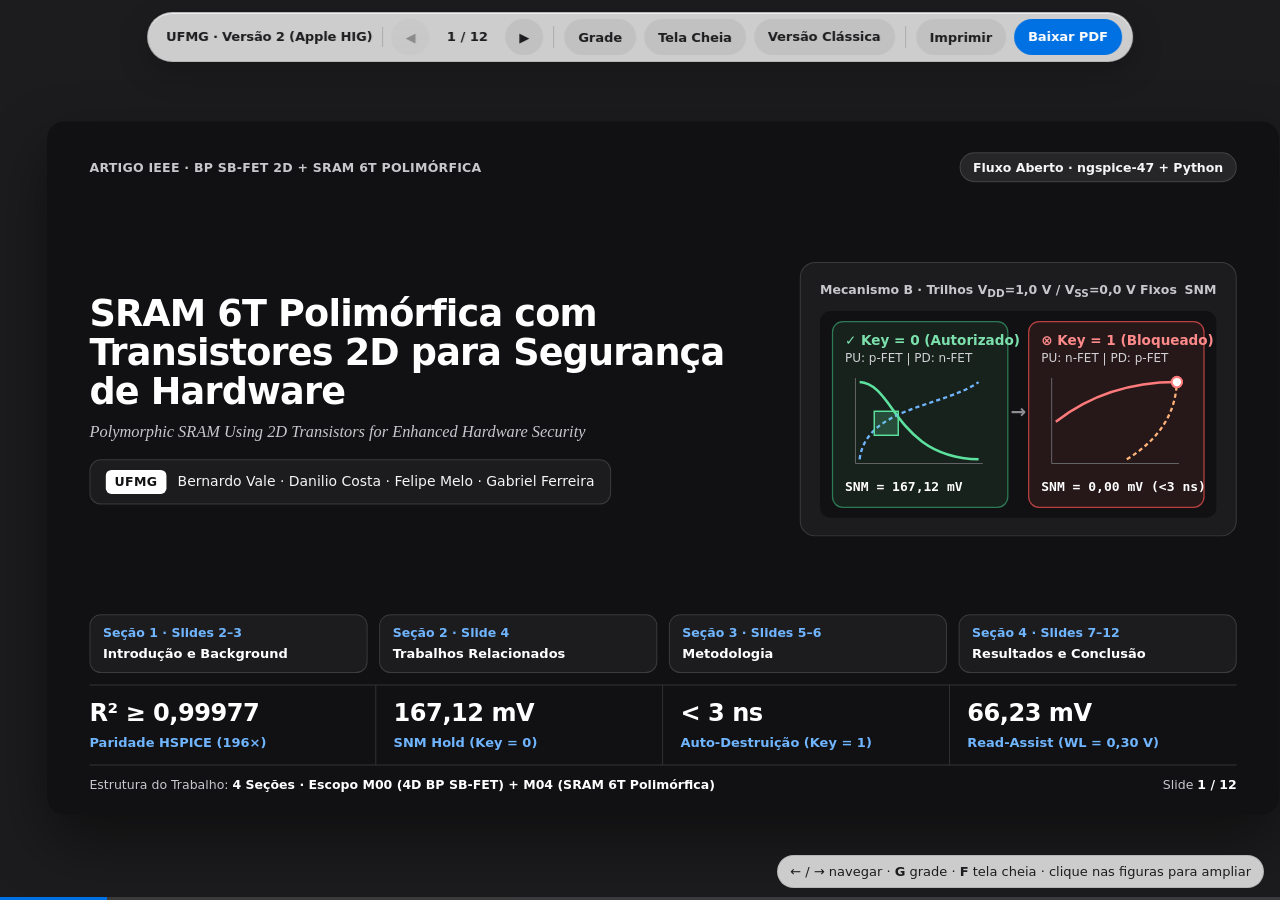
==== apresentacao/v2_apple_design/index.html @ 8024464f "apresentação" ====
<!DOCTYPE html>
<html lang="pt-BR">
<head>
  <meta charset="UTF-8" />
  <meta name="viewport" content="width=device-width, initial-scale=1.0" />
  <title>SRAM 6T Polimórfica com Transistores 2D — Versão Apple Design</title>
  <link rel="stylesheet" href="styles.css" />
</head>
<body>

  <!-- Camada Funcional: Liquid Glass Regular (Oculta automaticamente no PDF) -->
  <nav class="toolbar" aria-label="Controles da Apresentação">
    <span class="toolbar-brand">UFMG · Versão 2 (Apple HIG)</span>
    <button class="toolbar-btn" id="btn-prev" type="button" aria-label="Slide anterior" title="Slide anterior (←)">◀</button>
    <span class="slide-counter" id="slide-counter" aria-live="polite">1 / 12</span>
    <button class="toolbar-btn" id="btn-next" type="button" aria-label="Próximo slide" title="Próximo slide (→)">▶</button>
    <span class="toolbar-sep" aria-hidden="true"></span>
    <button class="toolbar-btn" id="btn-overview" type="button" title="Alternar grade de slides (G)">Grade</button>
    <button class="toolbar-btn" id="btn-fullscreen" type="button" title="Alternar tela cheia (F)">Tela Cheia</button>
    <a class="toolbar-btn" href="../v1_classica/index.html" title="Abrir versão 1 (Clássica)">Versão Clássica</a>
    <span class="toolbar-sep" aria-hidden="true"></span>
    <button class="toolbar-btn" id="btn-print" type="button" title="Imprimir ou Salvar como PDF">Imprimir</button>
    <a class="toolbar-btn primary" href="apresentacao_sram_2d_apple.pdf" download="apresentacao_sram_2d_apple.pdf" title="Baixar PDF pronto em 16:9">
      Baixar PDF
    </a>
  </nav>

  <main class="deck-stage">
    <div class="slides-wrapper">

      <!-- ===================================================================
           SLIDE 1: CAPA EDITORIAL + ROTEIRO DAS 4 SEÇÕES
           =================================================================== -->
      <section class="slide title-slide active" id="slide-1" style="padding: 32px 44px 22px;">
        <div class="cover-top-row" style="margin-bottom: 14px;">
          <span class="cover-kicker">ARTIGO IEEE · BP SB-FET 2D + SRAM 6T POLIMÓRFICA</span>
          <span class="cover-scope-pill">Fluxo Aberto · ngspice-47 + Python</span>
        </div>

        <div class="cover-hero-grid">
          <div>
            <h1 class="cover-title" style="font-size: 38px; margin-bottom: 8px;">
              SRAM 6T Polimórfica com Transistores 2D para Segurança de Hardware
            </h1>
            <p class="cover-en-sub" style="margin-bottom: 16px;">
              Polymorphic SRAM Using 2D Transistors for Enhanced Hardware Security
            </p>
            <div class="cover-authors-line">
              <span class="cover-ufmg">UFMG</span>
              <span class="cover-names">Bernardo Vale · Danilio Costa · Felipe Melo · Gabriel Ferreira</span>
            </div>
          </div>

          <div class="cover-diagram-card" aria-label="Diagrama conceitual da inversão de polaridade e colapso da SRAM">
            <div class="cover-diagram-title">
              <span>Mecanismo B · Trilhos V<sub>DD</sub>=1,0 V / V<sub>SS</sub>=0,0 V Fixos</span>
              <span>SNM</span>
            </div>
            <svg viewBox="0 0 380 198" width="100%" height="auto" role="img" aria-label="Comparação entre Key=0 biestável e Key=1 colapso monostável">
              <rect x="0" y="0" width="380" height="198" rx="10" fill="#111113"/>
              <rect x="12" y="10" width="168" height="178" rx="10" fill="#18221D" stroke="#2D7A56" stroke-width="1.2"/>
              <text x="24" y="32" fill="#7CE0AD" font-family="system-ui, sans-serif" font-size="13" font-weight="700">✓ Key = 0 (Autorizado)</text>
              <text x="24" y="49" fill="#D1D1D6" font-family="system-ui, sans-serif" font-size="11.5">PU: p-FET  |  PD: n-FET</text>
              <line x1="34" y1="146" x2="156" y2="146" stroke="#636366" stroke-width="1"/>
              <line x1="34" y1="64" x2="34" y2="146" stroke="#636366" stroke-width="1"/>
              <path d="M 38 68 C 72 70, 72 140, 152 142" fill="none" stroke="#5CE19E" stroke-width="2.5"/>
              <path d="M 38 142 C 44 92, 118 92, 152 68" fill="none" stroke="#70B5FF" stroke-width="2.2" stroke-dasharray="4 3"/>
              <rect x="52" y="96" width="23" height="23" fill="rgba(92,225,158,0.22)" stroke="#5CE19E" stroke-width="1.4"/>
              <text x="24" y="172" fill="#FFFFFF" font-family="monospace" font-size="12.5" font-weight="700">SNM = 167,12 mV</text>

              <text x="190" y="102" fill="#8E8E93" font-family="system-ui, sans-serif" font-size="18" font-weight="700" text-anchor="middle">→</text>

              <rect x="200" y="10" width="168" height="178" rx="10" fill="#261718" stroke="#B84040" stroke-width="1.2"/>
              <text x="212" y="32" fill="#FF8A8A" font-family="system-ui, sans-serif" font-size="13" font-weight="700">⊗ Key = 1 (Bloqueado)</text>
              <text x="212" y="49" fill="#D1D1D6" font-family="system-ui, sans-serif" font-size="11.5">PU: n-FET  |  PD: p-FET</text>
              <line x1="222" y1="146" x2="344" y2="146" stroke="#636366" stroke-width="1"/>
              <line x1="222" y1="64" x2="222" y2="146" stroke="#636366" stroke-width="1"/>
              <path d="M 226 106 Q 275 68, 342 68" fill="none" stroke="#FF7B7B" stroke-width="2.5"/>
              <path d="M 294 142 Q 340 114, 342 68" fill="none" stroke="#FFB37B" stroke-width="2.2" stroke-dasharray="4 3"/>
              <circle cx="342" cy="68" r="5" fill="#FFFFFF" stroke="#FF7B7B" stroke-width="2"/>
              <text x="212" y="172" fill="#FFFFFF" font-family="monospace" font-size="12.5" font-weight="700">SNM = 0,00 mV (&lt;3 ns)</text>
            </svg>
          </div>
        </div>

        <div class="cover-roadmap">
          <div class="roadmap-item">
            <div class="roadmap-num">Seção 1 · Slides 2–3</div>
            <div class="roadmap-title">Introdução e Background</div>
          </div>
          <div class="roadmap-item">
            <div class="roadmap-num">Seção 2 · Slide 4</div>
            <div class="roadmap-title">Trabalhos Relacionados</div>
          </div>
          <div class="roadmap-item">
            <div class="roadmap-num">Seção 3 · Slides 5–6</div>
            <div class="roadmap-title">Metodologia</div>
          </div>
          <div class="roadmap-item">
            <div class="roadmap-num">Seção 4 · Slides 7–12</div>
            <div class="roadmap-title">Resultados e Conclusão</div>
          </div>
        </div>

        <div class="spec-ruler" style="margin-top: 12px; margin-bottom: 8px;">
          <div class="spec-cell" style="padding-top: 10px; padding-bottom: 10px;">
            <div class="spec-val" style="font-size: 25px;">R² ≥ 0,99977</div>
            <div class="spec-lbl">Paridade HSPICE (196×)</div>
          </div>
          <div class="spec-cell" style="padding-top: 10px; padding-bottom: 10px;">
            <div class="spec-val" style="font-size: 25px;">167,12 mV</div>
            <div class="spec-lbl">SNM Hold (Key = 0)</div>
          </div>
          <div class="spec-cell" style="padding-top: 10px; padding-bottom: 10px;">
            <div class="spec-val" style="font-size: 25px;">&lt; 3 ns</div>
            <div class="spec-lbl">Auto-Destruição (Key = 1)</div>
          </div>
          <div class="spec-cell" style="padding-top: 10px; padding-bottom: 10px;">
            <div class="spec-val" style="font-size: 25px;">66,23 mV</div>
            <div class="spec-lbl">Read-Assist (WL = 0,30 V)</div>
          </div>
        </div>

        <footer class="slide-footer">
          <span>Estrutura do Trabalho: <strong>4 Seções · Escopo M00 (4D BP SB-FET) + M04 (SRAM 6T Polimórfica)</strong></span>
          <span>Slide <strong>1 / 12</strong></span>
        </footer>
      </section>

      <!-- ===================================================================
           SLIDE 2: SEÇÃO 1 — INTRODUÇÃO E BACKGROUND (1.1)
           =================================================================== -->
      <section class="slide" id="slide-2">
        <header class="slide-header">
          <div class="header-left">
            <span class="eyebrow">Seção 1 · Introdução e Background (1.1)</span>
            <h2 class="slide-title">Problema, Proposta Polimórfica e Contribuições</h2>
          </div>
          <div class="header-right">
            <span class="regime-pill key0">✓ Zero Transistores Extras</span>
            <span class="header-deck-note">Segurança nativa sem corte de alimentação</span>
          </div>
        </header>

        <div class="slide-body">
          <div class="grid-2-asym-right" style="flex: 1;">
            <div class="col-stack" style="justify-content: space-between;">
              <div class="bento-title">3 Ameaças à SRAM CMOS</div>
              <div class="threat-stack" style="flex: 1; justify-content: space-between;">
                <div class="threat-item">
                  <span class="threat-badge">⊗</span>
                  <div>
                    <div class="threat-title">Remanência &amp; Cold-Boot</div>
                    <div class="threat-desc">Chaves criptográficas extraíveis via resfriamento ou microprobing.</div>
                  </div>
                </div>
                <div class="threat-item">
                  <span class="threat-badge">⊗</span>
                  <div>
                    <div class="threat-title">Delayering Óptico / SEM</div>
                    <div class="threat-desc">Dopagem química permanente expõe o papel lógico do CMOS.</div>
                  </div>
                </div>
                <div class="threat-item">
                  <span class="threat-badge">⊗</span>
                  <div>
                    <div class="threat-title">Supply-Pin Clamping</div>
                    <div class="threat-desc">Grampear pinos <span class="math">V<sub>DD</sub>/V<sub>SS</sub></span> neutraliza zeroização por corte.</div>
                  </div>
                </div>
              </div>
            </div>

            <div class="col-stack">
              <div class="bento-title">CMOS Convencional vs. SRAM 6T 2D (Mecanismo B)</div>
              <div class="apple-table-wrap" style="flex: 1;">
                <table class="apple-table" style="height: 100%;">
                  <thead>
                    <tr>
                      <th>Critério</th>
                      <th>CMOS Convencional</th>
                      <th>SRAM 6T BP SB-FET 2D</th>
                    </tr>
                  </thead>
                  <tbody>
                    <tr>
                      <td><strong>Polaridade</strong></td>
                      <td>Fixa na fábrica (dopagem)</td>
                      <td><span class="sig-tag nfet">● Dinâmica via porta g<sub>2</sub></span></td>
                    </tr>
                    <tr>
                      <td><strong>Trilhos V<sub>DD</sub> / V<sub>SS</sub></strong></td>
                      <td>Cortados ou comutados</td>
                      <td><span class="sig-tag key0">✓ Fixos (1,0 V / 0,0 V)</span></td>
                    </tr>
                    <tr>
                      <td><strong>Área Extra</strong></td>
                      <td>+Wrappers / corte periférico</td>
                      <td><span class="sig-tag key0">✓ Zero (mesmos 6T)</span></td>
                    </tr>
                    <tr>
                      <td><strong>Layout Físico</strong></td>
                      <td>Visível sob delayering</td>
                      <td><span class="sig-tag key0">✓ Camuflagem intrínseca</span></td>
                    </tr>
                  </tbody>
                </table>
              </div>
            </div>
          </div>

          <div class="contrib-strip">
            <div class="contrib-card">
              <div class="contrib-num">1</div>
              <div>
                <div class="contrib-title">Modelo 4D ngspice-47</div>
                <div class="contrib-desc"><code>bp_ari_ngspice.lib v2</code> · <span class="math">R²</span> ≥ 0,99977 e erro ≤ 0,062%</div>
              </div>
            </div>
            <div class="contrib-card">
              <div class="contrib-num">2</div>
              <div>
                <div class="contrib-title">Retention Locking 6T</div>
                <div class="contrib-desc"><span class="math">ΔV</span> = 0,975 V (<code>Key=0</code>) vs. colapso &lt; 3 ns (<code>Key=1</code>)</div>
              </div>
            </div>
            <div class="contrib-card">
              <div class="contrib-num">3</div>
              <div>
                <div class="contrib-title">Banda Plana &amp; Read-Assist</div>
                <div class="contrib-desc">SNM<sub>Hold</sub> = 167,1 mV · SNM<sub>Read</sub> = 66,2 mV (<span class="math">WL</span>=0,30 V)</div>
              </div>
            </div>
          </div>
        </div>

        <footer class="slide-footer">
          <span><strong>Seção 1 — Introdução e Background</strong> · Subdivisão 1.1: Motivação e Contribuições</span>
          <span>Slide <strong>2 / 12</strong></span>
        </footer>
      </section>

      <!-- ===================================================================
           SLIDE 3: SEÇÃO 1 — INTRODUÇÃO E BACKGROUND (1.2)
           =================================================================== -->
      <section class="slide" id="slide-3">
        <header class="slide-header">
          <div class="header-left">
            <span class="eyebrow">Seção 1 · Introdução e Background (1.2)</span>
            <h2 class="slide-title">Física do SB-FET 2D Ambipolar e Colapso na SRAM 6T</h2>
          </div>
          <div class="header-right">
            <span class="regime-pill nfet">● n-FET (e⁻) &nbsp;/&nbsp; ○ p-FET (h⁺)</span>
            <span class="header-deck-note">Tunelamento Schottky (WKB) e perda de biestabilidade</span>
          </div>
        </header>

        <div class="slide-body">
          <div class="grid-2">
            <!-- Esquerda: Diagrama SVG do Dispositivo BP SB-FET -->
            <div class="svg-bento">
              <div class="bento-title">Dispositivo BP SB-FET 2D de 5 Terminais (<code>ARI</code>)</div>
              <svg viewBox="0 0 540 268" width="100%" height="auto" role="img" aria-label="Diagrama físico do BP SB-FET com contatos Cr/Au e portas g, g1, g2">
                <rect x="0" y="0" width="540" height="268" rx="12" fill="#F5F5F7"/>
                <rect x="95" y="192" width="165" height="26" rx="6" fill="#FFF8EE" stroke="#8A4B00" stroke-width="1.3"/>
                <text x="177" y="209" font-family="system-ui, sans-serif" font-size="12" font-weight="600" fill="#8A4B00" text-anchor="middle">Porta Auxiliar (g1 · Vfb / Ion)</text>
                <rect x="275" y="192" width="170" height="26" rx="6" fill="#EBF3FC" stroke="#0055B3" stroke-width="1.3"/>
                <text x="360" y="209" font-family="system-ui, sans-serif" font-size="12" font-weight="600" fill="#0055B3" text-anchor="middle">Porta Polaridade (g2 · dreno)</text>

                <rect x="85" y="162" width="370" height="24" rx="4" fill="#E5E5EA" stroke="#C7C7CC" stroke-width="1"/>
                <text x="270" y="178" font-family="system-ui, sans-serif" font-size="11.5" font-weight="600" fill="#424245" text-anchor="middle">Óxido Inferior (HfO₂ 7 nm) — Modulação Schottky</text>

                <rect x="40" y="96" width="85" height="66" rx="8" fill="#8A4B00"/>
                <text x="82" y="125" font-family="system-ui, sans-serif" font-size="13" font-weight="700" fill="#FFFFFF" text-anchor="middle">Fonte (s)</text>
                <text x="82" y="143" font-family="system-ui, sans-serif" font-size="11.5" font-weight="500" fill="#FFF8EE" text-anchor="middle">Cr / Au</text>

                <rect x="415" y="96" width="85" height="66" rx="8" fill="#8A4B00"/>
                <text x="457" y="125" font-family="system-ui, sans-serif" font-size="13" font-weight="700" fill="#FFFFFF" text-anchor="middle">Dreno (d)</text>
                <text x="457" y="143" font-family="system-ui, sans-serif" font-size="11.5" font-weight="500" fill="#FFF8EE" text-anchor="middle">Cr / Au</text>

                <rect x="125" y="110" width="290" height="52" rx="4" fill="#1D1D1F"/>
                <text x="270" y="133" font-family="system-ui, sans-serif" font-size="13" font-weight="700" fill="#FFFFFF" text-anchor="middle">Canal 2D Fósforo Negro Intrínseco (BP)</text>
                <text x="270" y="150" font-family="system-ui, sans-serif" font-size="11.5" fill="#70B5FF" text-anchor="middle">Tunelamento WKB Ambipolar (Eg ≈ 0,35–0,7 eV)</text>

                <line x1="125" y1="110" x2="125" y2="162" stroke="#70B5FF" stroke-width="3" stroke-dasharray="4 2"/>
                <line x1="415" y1="110" x2="415" y2="162" stroke="#70B5FF" stroke-width="3" stroke-dasharray="4 2"/>

                <rect x="135" y="84" width="270" height="22" rx="4" fill="#E5E5EA" stroke="#C7C7CC" stroke-width="1"/>
                <text x="270" y="99" font-family="system-ui, sans-serif" font-size="11.5" font-weight="600" fill="#424245" text-anchor="middle">Al₂O₃ (4 nm)</text>

                <rect x="170" y="46" width="200" height="32" rx="8" fill="#0071E3"/>
                <text x="270" y="66" font-family="system-ui, sans-serif" font-size="13" font-weight="700" fill="#FFFFFF" text-anchor="middle">Porta Principal (g)</text>
                <text x="270" y="30" font-family="system-ui, sans-serif" font-size="12" font-weight="600" fill="#1D1D1F" text-anchor="middle">Sem dopagem química: polaridade definida por V(g2, s)</text>
                <text x="270" y="248" font-family="system-ui, sans-serif" font-size="12" font-weight="500" fill="#515154" text-anchor="middle">vs. MOSFET Si: dopagem fixa impede reconfiguração pós-fábrica</text>
              </svg>

              <div class="mode-pills">
                <div class="mode-pill nfet">
                  <strong>● V(g2, s) &gt; 0 ⇒ n-FET (e⁻)</strong><br />
                  Bloqueia lacunas e conduz elétrons
                </div>
                <div class="mode-pill pfet">
                  <strong>○ V(g2, s) ≤ 0 ⇒ p-FET (h⁺)</strong><br />
                  Bloqueia elétrons e conduz lacunas
                </div>
              </div>
            </div>

            <!-- Direita: Contraste Direto Key=0 vs Key=1 -->
            <div class="col-stack">
              <div class="bento-card" style="flex: 1; justify-content: space-between;">
                <div>
                  <div class="bento-head" style="margin-bottom: 8px;">
                    <h3 class="bento-title">Operação Biestável</h3>
                    <span class="sig-tag key0">✓ Key = 0 (|A<sub>v</sub>| &gt; 1)</span>
                  </div>
                  <ul class="apple-list">
                    <li><strong>Configuração:</strong> <code>PU</code> = <em>p-FET</em> · <code>PD</code> = <em>n-FET</em>.</li>
                    <li><strong>Retenção:</strong> Lóbulos abertos na curva borboleta (<strong>SNM &gt; 0</strong>).</li>
                  </ul>
                </div>
                <div style="background: var(--sig-pfet-bg); border: 1px solid var(--sig-pfet-border); border-radius: 10px; padding: 9px 12px; font-size: 13px; color: var(--sig-pfet-ink);">
                  <strong>○ Risco de <em>Read Disturb</em>:</strong> Em <span class="math">WL</span>=1,0 V, divisor <code>PG/PD</code> eleva nó baixo → mitigado por <em>WL Underdrive</em> (0,30 V).
                </div>
              </div>

              <div class="bento-card" style="flex: 1; justify-content: space-between;">
                <div>
                  <div class="bento-head" style="margin-bottom: 8px;">
                    <h3 class="bento-title">Colapso Monostável</h3>
                    <span class="sig-tag key1">⊗ Key = 1 (|A<sub>v</sub>| &lt; 1)</span>
                  </div>
                  <ul class="apple-list">
                    <li><strong>Inversão no Núcleo:</strong> <code>PU</code> → <em>n-FET</em> · <code>PD</code> → <em>p-FET</em> (<span class="math">V<sub>DD</sub>, V<sub>SS</sub></span> fixos).</li>
                    <li><strong>Seguidores de Fonte:</strong> <code>PU</code> passa só <span class="math">V<sub>DD</sub> − V<sub>th,n</sub></span>; <code>PD</code> para em <span class="math">|V<sub>th,p</sub>|</span>.</li>
                    <li><strong>Perda de Memória:</strong> Lóbulos fecham (<strong>SNM = 0 mV</strong>).</li>
                  </ul>
                </div>
              </div>
            </div>
          </div>
        </div>

        <footer class="slide-footer">
          <span><strong>Seção 1 — Introdução e Background</strong> · Subdivisão 1.2: Física do Dispositivo e Estabilidade 6T</span>
          <span>Slide <strong>3 / 12</strong></span>
        </footer>
      </section>

      <!-- ===================================================================
           SLIDE 4: SEÇÃO 2 — TRABALHOS RELACIONADOS (2.1 e 2.2)
           =================================================================== -->
      <section class="slide" id="slide-4">
        <header class="slide-header">
          <div class="header-left">
            <span class="eyebrow">Seção 2 · Trabalhos Relacionados (2.1 &amp; 2.2)</span>
            <h2 class="slide-title">Evolução de RFETs 1D/2D e Lacunas Preenchidas</h2>
          </div>
          <div class="header-right">
            <span class="regime-pill nfet">● Estado da Arte vs. Este Trabalho</span>
            <span class="header-deck-note">Posicionamento direto frente a Wu et al. (Nature Electronics)</span>
          </div>
        </header>

        <div class="slide-body">
          <div class="timeline-3">
            <div class="timeline-card">
              <div class="timeline-kicker">2.1 · Origem 1D</div>
              <div class="timeline-title">CNTFETs &amp; Nanofios RFET</div>
              <div class="timeline-desc">Provaram tunelamento Schottky em Si/Ge/III–V, limitados por alinhamento e variabilidade de contatos em memória densa.</div>
            </div>
            <div class="timeline-card">
              <div class="timeline-kicker">2.1 · Materiais &amp; SRAM 2D</div>
              <div class="timeline-title">TMDs, BP &amp; Integração 3D</div>
              <div class="timeline-desc">Sem <em>dangling bonds</em> (WSe<sub>2</sub>, MoTe<sub>2</sub>, BP); SRAM 3D (Sadaf 2025), variabilidade por defeitos (Zhao 2026) e Fe-2D.</div>
            </div>
            <div class="timeline-card">
              <div class="timeline-kicker">2.2 · Segurança Polimórfica</div>
              <div class="timeline-title">Logic Locking + Camuflagem</div>
              <div class="timeline-desc">Portas 2D e SRAMs antirreversa (Nemati 2023) unem defesa contra ataques SAT, <em>delayering</em> e DPA com área mínima.</div>
            </div>
          </div>

          <div class="apple-table-wrap" style="flex: 1;">
            <table class="apple-table" style="height: 100%;">
              <thead>
                <tr>
                  <th style="width: 27%;">Aspecto Técnico (Seção III)</th>
                  <th style="width: 35%;">Wu et al. (Nature Electronics) / Literatura</th>
                  <th style="width: 38%;">Este Trabalho (Avanço Direto)</th>
                </tr>
              </thead>
              <tbody>
                <tr>
                  <td><strong>Fluxo de Simulação</strong></td>
                  <td><span class="sig-tag key1">⊗ Proprietário</span> HSPICE / Verilog-A</td>
                  <td><span class="sig-tag key0">✓ Open-Source</span> <code>ngspice-47</code> + Python</td>
                </tr>
                <tr>
                  <td><strong>Modelo 4D (<span class="math">V<sub>g2</sub></span>=−1,5 V)</strong></td>
                  <td><span class="sig-tag pfet">○ Parcial</span> Extrapolação <code>"1LL"</code> com inversão</td>
                  <td><span class="sig-tag key0">✓ Completo v2</span> Superfície 4D (<strong>196×</strong> menos erro)</td>
                </tr>
                <tr>
                  <td><strong>SRAM 6T Trilhos Fixos</strong></td>
                  <td><span class="sig-tag pfet">○ Inicial</span> Transiente básico de inversão</td>
                  <td><span class="sig-tag key0">✓ 4 Fases</span> Retenção, colapso &lt;3 ns, antigravação</td>
                </tr>
                <tr>
                  <td><strong>Análise Estática SNM</strong></td>
                  <td><span class="sig-tag key1">⊗ Ausente</span> Sem análise de desvio <span class="math">ΔV<sub>fb</sub></span></td>
                  <td><span class="sig-tag key0">✓ Quantificada</span> Sintonia −0,2 V (<strong>167,12 mV</strong>)</td>
                </tr>
                <tr>
                  <td><strong>Mitigação Read Disturb</strong></td>
                  <td><span class="sig-tag key1">⊗ Ausente</span> Leitura sem assistência não avaliada</td>
                  <td><span class="sig-tag key0">✓ Resolvido</span> <em>WL Underdrive</em> 0,30 V (<strong>66,23 mV</strong>)</td>
                </tr>
              </tbody>
            </table>
          </div>
        </div>

        <footer class="slide-footer">
          <span><strong>Seção 2 — Trabalhos Relacionados</strong> · Subdivisões 2.1 (1D/2D RFETs) e 2.2 (Segurança Polimórfica)</span>
          <span>Slide <strong>4 / 12</strong></span>
        </footer>
      </section>

      <!-- ===================================================================
           SLIDE 5: SEÇÃO 3 — METODOLOGIA (3.1 MODELO 4D NGSPICE-47)
           =================================================================== -->
      <section class="slide" id="slide-5">
        <header class="slide-header">
          <div class="header-left">
            <span class="eyebrow">Seção 3 · Metodologia (3.1)</span>
            <h2 class="slide-title">Pipeline de Tradução do Modelo 4D para <code>ngspice-47</code></h2>
          </div>
          <div class="header-right">
            <span class="regime-pill nfet">● bp_ari_ngspice.lib v2</span>
            <span class="header-deck-note">Substitui $table_model proprietário por subcircuito nativo</span>
          </div>
        </header>

        <div class="slide-body">
          <div class="pipe-4">
            <div class="pipe-step">
              <div class="pipe-num">Passo 1 · Entrada</div>
              <div class="pipe-title">LUTs Experimentais 4D</div>
              <div class="pipe-desc"><code>BP_ARI_dataN.txt</code> (1.810 linhas) e <code>BP_ARI_dataP.txt</code> (759 linhas).</div>
            </div>
            <div class="pipe-step">
              <div class="pipe-num">Passo 2 · Simetria</div>
              <div class="pipe-title">Referência Bilateral</div>
              <div class="pipe-desc">Normaliza fonte dinâmica via <span class="math">min(V<sub>d</sub>,V<sub>s</sub>)</span> e <span class="math">max(V<sub>d</sub>,V<sub>s</sub>)</span>.</div>
            </div>
            <div class="pipe-step">
              <div class="pipe-num">Passo 3 · Superfície</div>
              <div class="pipe-title">28 n-FET + 32 p-FET</div>
              <div class="pipe-desc">Bilinear em <span class="math">|V<sub>ds</sub>|</span>=0,8 V (inclui <span class="math">V<sub>g2</sub></span>=−1,5 V) + <span class="math">f<sub>ds</sub></span>.</div>
            </div>
            <div class="pipe-step">
              <div class="pipe-num">Passo 4 · Saída SPICE</div>
              <div class="pipe-title"><code>.subckt ARI v2</code></div>
              <div class="pipe-desc">Clamping ±1000 V, <span class="math">R<sub>gmin</sub></span>=10¹² Ω e validação vs. <code>.printtr0</code>.</div>
            </div>
          </div>

          <div class="grid-2-asym" style="flex: 1;">
            <div class="col-stack" style="justify-content: space-between;">
              <div class="formula-panel" style="flex: 1; display: flex; flex-direction: column; justify-content: center;">
                <span class="formula-label">Referência Bilateral de Fonte (Eqs. 1–2)</span>
                <div><span class="math">V<sub>g,n</sub> = V<sub>g</sub> − min(V<sub>d</sub>, V<sub>s</sub>) , &nbsp; V<sub>g1,n</sub> = V<sub>g1</sub> − min(V<sub>d</sub>, V<sub>s</sub>)</span></div>
                <div style="margin-top: 5px;"><span class="math">V<sub>g,p</sub> = V<sub>g</sub> − max(V<sub>d</sub>, V<sub>s</sub>) , &nbsp; V<sub>g1,p</sub> = V<sub>g1</sub> − max(V<sub>d</sub>, V<sub>s</sub>)</span></div>
              </div>

              <div class="formula-panel" style="flex: 1; display: flex; flex-direction: column; justify-content: center;">
                <span class="formula-label">Corrente Dreno–Fonte Imposta (Eq. 3)</span>
                <div><span class="math">I<sub>ds</sub> = W · I<sub>n</sub>(V<sub>g1,n</sub>, V<sub>g2,s</sub>, V<sub>g,n</sub>) · f<sub>ds,n</sub>(V<sub>g,n</sub>, V<sub>ds</sub>)</span> &nbsp; (<span class="math">V<sub>g2,s</sub></span> &gt; 0)</div>
                <div style="margin-top: 5px;"><span class="math">I<sub>ds</sub> = W · I<sub>p</sub>(V<sub>g1,p</sub>, V<sub>g2,s</sub>, V<sub>g,p</sub>) · f<sub>ds,p</sub>(V<sub>g,p</sub>, V<sub>ds</sub>)</span> &nbsp; (<span class="math">V<sub>g2,s</sub></span> ≤ 0)</div>
              </div>
            </div>

            <div class="col-stack" style="justify-content: space-between;">
              <div class="bento-card">
                <div class="bento-head">
                  <h3 class="bento-title">Condução Bidirecional</h3>
                  <span class="sig-tag nfet">● Pass-Gates</span>
                </div>
                <div style="font-size: 13.5px; color: var(--ink-secondary);"><code>XPG1/2</code> e seguidores de fonte trocam dreno e fonte sem descontinuidade.</div>
              </div>
              <div class="bento-card">
                <div class="bento-head">
                  <h3 class="bento-title">Captura Real de −1,5 V</h3>
                  <span class="sig-tag pfet">○ ΔV<sub>fb</sub></span>
                </div>
                <div style="font-size: 13.5px; color: var(--ink-secondary);">Substitui o escalamento 1D da <code>v1</code> e captura o deslocamento de banda plana (−0,25 V).</div>
              </div>
              <div class="bento-card">
                <div class="bento-head">
                  <h3 class="bento-title">Estabilidade MNA</h3>
                  <span class="sig-tag key0">✓ ±1000 V</span>
                </div>
                <div style="font-size: 13.5px; color: var(--ink-secondary);">Clamping monotônico evita falhas do HSPICE; modelo quase-estático usa <span class="math">C<sub>q</sub>=C<sub>qb</sub></span>=1,0 fF.</div>
              </div>
            </div>
          </div>
        </div>

        <footer class="slide-footer">
          <span><strong>Seção 3 — Metodologia</strong> · Subdivisão 3.1: Modelagem 4D <code>bp_ari_ngspice.lib v2</code></span>
          <span>Slide <strong>5 / 12</strong></span>
        </footer>
      </section>

      <!-- ===================================================================
           SLIDE 6: SEÇÃO 3 — METODOLOGIA (3.2 SRAM 6T E PROTOCOLOS)
           =================================================================== -->
      <section class="slide" id="slide-6">
        <header class="slide-header">
          <div class="header-left">
            <span class="eyebrow">Seção 3 · Metodologia (3.2)</span>
            <h2 class="slide-title">Arquitetura SRAM 6T (Mecanismo B) e Protocolos de Teste</h2>
          </div>
          <div class="header-right">
            <span class="regime-pill key0">✓ V<sub>DD</sub> = 1,0 V · V<sub>SS</sub> = 0,0 V Fixos</span>
            <span class="header-deck-note">Topologia 6T, polarizações e extração de SNM a 45°</span>
          </div>
        </header>

        <div class="slide-body">
          <div class="grid-2-asym">
            <div class="chart-card">
              <div class="chart-takeaway">Topologia 6T padrão com trilhos fixos onde a chave atua exclusivamente nas portas g₁ e g₂</div>
              <div class="chart-media">
                <img src="../figuras/sram6t_polimorfica.png" alt="Esquemático da célula SRAM 6T polimórfica com transistores BP SB-FET" />
              </div>
              <div class="chart-caption">Fig. 1 — Célula 6T (<code>XPU1/2</code> <span class="math">W</span>=1,0; <code>XPD1/2</code> <span class="math">W</span>=2,0; <code>XPG1/2</code> <span class="math">W</span>=1,5; <span class="math">C<sub>q</sub>=C<sub>qb</sub></span>=1,0 fF).</div>
            </div>

            <div class="col-stack">
              <div class="apple-table-wrap">
                <table class="apple-table compact">
                  <thead>
                    <tr>
                      <th>Chave</th>
                      <th>Pull-Up (<span class="math">W</span>=1,0)</th>
                      <th>Pull-Down (<span class="math">W</span>=2,0)</th>
                      <th>Regime</th>
                    </tr>
                  </thead>
                  <tbody>
                    <tr>
                      <td><span class="sig-tag key0">✓ Key=0</span></td>
                      <td><strong>○ p-FET</strong> (<span class="math">V<sub>g1</sub></span>=−0,5 V, <span class="math">V<sub>g2</sub></span>=−0,2 V)</td>
                      <td><strong>● n-FET</strong> (<span class="math">V<sub>g1</sub></span>=+0,8 V, <span class="math">V<sub>g2</sub></span>=+1,1 V)</td>
                      <td>CMOS Biestável</td>
                    </tr>
                    <tr>
                      <td><span class="sig-tag key1">⊗ Key=1</span></td>
                      <td><strong>● n-FET</strong> (<span class="math">V<sub>g1</sub></span>=+1,8 V, <span class="math">V<sub>g2</sub></span>=+2,1 V)</td>
                      <td><strong>○ p-FET</strong> (<span class="math">V<sub>g1</sub></span>=−1,5 V, <span class="math">V<sub>g2</sub></span>=−1,5 V)</td>
                      <td>Seguidores de Fonte</td>
                    </tr>
                  </tbody>
                </table>
              </div>

              <div class="bento-card" style="flex: 1;">
                <div class="bento-head">
                  <h3 class="bento-title">Protocolo Transiente (30 ns) &amp; Varredura SNM</h3>
                </div>
                <ul class="apple-list">
                  <li><strong>0–6 ns (<code>Key=0</code>):</strong> Escrita `'1'` (<span class="math">WL</span>=1 V, <span class="math">BL</span>=1 V, <span class="math">BLB</span>=0 V).</li>
                  <li><strong>6–15 ns (<code>Key=0</code>):</strong> Retenção ativa (<span class="math">WL</span>=0 V; critério <span class="math">ΔV</span> &gt; 0,80 V em 12 ns).</li>
                  <li><strong>15–20 ns (<code>Key=1</code>):</strong> Autodestruição em 15 ns (critério <span class="math">ΔV</span> &lt; 0,15 V em 18 ns).</li>
                  <li><strong>20–30 ns (<code>Key=1</code>):</strong> Sobrescrita bloqueada (<span class="math">ΔV</span> &lt; 0,15 V em 28 ns).</li>
                </ul>
              </div>

              <div class="formula-panel" style="padding: 10px 14px;">
                <span class="formula-label">Curva Borboleta DC (Key ∈ {0,1} × WL ∈ {0; 0,30; 1,0} V)</span>
                <div style="font-size: 13.5px;"><span class="math">u = (V<sub>qb</sub> − V<sub>q</sub>)/√2, &nbsp; v = (V<sub>qb</sub> + V<sub>q</sub>)/√2 &nbsp;⇒&nbsp; SNM = max<sub>u&lt;0</sub> [v<sub>1</sub>(u) − v<sub>2</sub>(u)]/√2</span></div>
              </div>
            </div>
          </div>
        </div>

        <footer class="slide-footer">
          <span><strong>Seção 3 — Metodologia</strong> · Subdivisão 3.2: Arquitetura 6T e Protocolos de Verificação</span>
          <span>Slide <strong>6 / 12</strong></span>
        </footer>
      </section>

      <!-- ===================================================================
           SLIDE 7: SEÇÃO 4 — RESULTADOS E CONCLUSÃO (4.1 VALIDAÇÃO HSPICE)
           =================================================================== -->
      <section class="slide" id="slide-7">
        <header class="slide-header">
          <div class="header-left">
            <span class="eyebrow">Seção 4 · Resultados e Conclusão (4.1)</span>
            <h2 class="slide-title">Validação Cruzada 4D: <code>ngspice-47 v2</code> vs. Synopsys HSPICE</h2>
          </div>
          <div class="header-right">
            <span class="regime-pill key0">✓ Erro P_output reduzido em 196×</span>
            <span class="header-deck-note">Referência oficial .printtr0 em 4 regimes de operação</span>
          </div>
        </header>

        <div class="slide-body">
          <div class="grid-2-asym-right">
            <div class="col-stack">
              <div class="apple-table-wrap">
                <table class="apple-table">
                  <thead>
                    <tr>
                      <th>Regime (<code>.printtr0</code>)</th>
                      <th>RMSE v1 (μA)</th>
                      <th>RMSE v2 (μA)</th>
                      <th>Redução</th>
                      <th>R²<sub>v2</sub></th>
                    </tr>
                  </thead>
                  <tbody>
                    <tr>
                      <td><code>N_transfer</code></td>
                      <td>0,001910</td>
                      <td><strong>0,001899</strong></td>
                      <td>−0,6%</td>
                      <td><strong>0,999972</strong></td>
                    </tr>
                    <tr>
                      <td><code>P_transfer</code></td>
                      <td>0,000947</td>
                      <td><strong>0,000947</strong></td>
                      <td>0,0%</td>
                      <td><strong>0,999944</strong></td>
                    </tr>
                    <tr>
                      <td><code>N_output</code></td>
                      <td>0,196416</td>
                      <td><strong>0,130430</strong></td>
                      <td><span class="sig-tag nfet">−33,6%</span></td>
                      <td>0,927855</td>
                    </tr>
                    <tr>
                      <td><code>P_output</code> (−1,5 V)</td>
                      <td>0,590087</td>
                      <td><strong>0,003013</strong></td>
                      <td><span class="sig-tag key0">✓ −99,5% (196×)</span></td>
                      <td><strong>0,999774</strong></td>
                    </tr>
                  </tbody>
                </table>
              </div>

              <div class="bento-card" style="flex: 1;">
                <div class="bento-head">
                  <h3 class="bento-title">Por que o Modelo v2 Corrige 196×?</h3>
                  <span class="sig-tag pfet">○ Plano −1,5 V</span>
                </div>
                <ul class="apple-list">
                  <li>A versão preliminar <code>v1</code> (1D + <code>tanh</code>) extrapolava <span class="math">V<sub>g2</sub></span> = −1,5 V com erro severo (<span class="math">R²</span> = −7,6723).</li>
                  <li>Incluir a superfície experimental medida de −1,5 V derruba o RMSE para <strong>0,003013 μA/μm</strong> (<span class="math">R²</span> = 0,999774).</li>
                  <li>O travamento plano ±1000 V garante convergência estável em toda a simulação SRAM.</li>
                </ul>
              </div>
            </div>

            <div class="chart-card">
              <div class="chart-takeaway">O modelo 4D v2 acompanha os traços HSPICE com R² ≥ 0,99977 em transferência e saída p-FET</div>
              <div class="chart-media">
                <img src="../figuras/m00_validacao_cruzada_hspice.png" alt="Validação cruzada quantitativa entre ngspice v1, v2 e HSPICE .printtr0" />
              </div>
              <div class="chart-caption">Fig. 2 — Validação cruzada de saída, paridade de transferência e redução global de RMSE (<code>v1</code> vs. <code>v2</code>). Clique para ampliar.</div>
            </div>
          </div>
        </div>

        <footer class="slide-footer">
          <span><strong>Seção 4 — Resultados e Conclusão</strong> · Subdivisão 4.1: Validação Cruzada (Tabela II &amp; Fig. 2)</span>
          <span>Slide <strong>7 / 12</strong></span>
        </footer>
      </section>

      <!-- ===================================================================
           SLIDE 8: SEÇÃO 4 — RESULTADOS E CONCLUSÃO (4.2 PORTA DE POLARIDADE)
           =================================================================== -->
      <section class="slide" id="slide-8">
        <header class="slide-header">
          <div class="header-left">
            <span class="eyebrow">Seção 4 · Resultados e Conclusão (4.2)</span>
            <h2 class="slide-title">Efeito de <span class="math">V<sub>g2</sub></span> e Deslocamento de Banda Plana (<span class="math">ΔV<sub>fb</sub></span>)</h2>
          </div>
          <div class="header-right">
            <span class="regime-pill pfet">○ ΔV<sub>fb</sub> ≈ −0,25 V em V<sub>g2</sub> = −1,5 V</span>
            <span class="header-deck-note">Fator físico determinante para o pull-up da SRAM 6T</span>
          </div>
        </header>

        <div class="slide-body">
          <div class="grid-2">
            <div class="col-stack">
              <div class="chart-card" style="flex: 1;">
                <div class="chart-takeaway">Em V<sub>g2</sub> = −1,5 V, o p-FET sofre deslocamento ΔV<sub>fb</sub> ≈ −0,25 V e perde corrente de condução</div>
                <div class="chart-media">
                  <img src="../figuras/m00_efeito_porta_polaridade.png" alt="Modulação eletrostática pela porta de polaridade Vg2 nos modos n-FET e p-FET" />
                </div>
                <div class="chart-caption">Fig. 3 — Modulação da barreira Schottky por <span class="math">V<sub>g2</sub></span> em modo <em>n-FET</em> e <em>p-FET</em>.</div>
              </div>

              <div class="bento-card">
                <div class="bento-head">
                  <h3 class="bento-title">Consequência no Projeto 6T SRAM</h3>
                </div>
                <ul class="apple-list">
                  <li>Em <span class="math">V<sub>gp</sub></span> = −1,0 V, a corrente cai de <strong>1,79 μA para 0,37 μA</strong> quando <span class="math">V<sub>g2,s</sub></span> = −1,5 V — exigindo sintonia para <span class="math">V<sub>g2,PU</sub></span> = −0,2 V.</li>
                </ul>
              </div>
            </div>

            <div class="col-stack">
              <div class="metric-strip">
                <div class="metric-box">
                  <div class="metric-val">0,0621%</div>
                  <div class="metric-lbl">Erro Médio n-FET vs. LUT</div>
                </div>
                <div class="metric-box">
                  <div class="metric-val">0,0032%</div>
                  <div class="metric-lbl">Erro Médio p-FET vs. LUT</div>
                </div>
                <div class="metric-box">
                  <div class="metric-val">2,77 × 10³</div>
                  <div class="metric-lbl">Razão I<sub>on</sub>/I<sub>off</sub> (n-FET)</div>
                </div>
              </div>

              <div class="apple-table-wrap">
                <table class="apple-table compact">
                  <thead>
                    <tr>
                      <th>Modo (<span class="math">|V<sub>ds</sub>|</span> = 0,8 V)</th>
                      <th>I<sub>on</sub> (μA/μm)</th>
                      <th>I<sub>off</sub> (nA/μm)</th>
                      <th>I<sub>on</sub>/I<sub>off</sub></th>
                      <th>SS<sub>min</sub> (mV/dec)</th>
                    </tr>
                  </thead>
                  <tbody>
                    <tr>
                      <td><span class="sig-tag nfet">● n-FET</span> <small>(1,1 / 0,8 V)</small></td>
                      <td>1,650</td>
                      <td>0,596</td>
                      <td>2,77 × 10³</td>
                      <td>106,59</td>
                    </tr>
                    <tr>
                      <td><span class="sig-tag pfet">○ p-FET</span> <small>(−1,5 / −1,2 V)</small></td>
                      <td>1,790</td>
                      <td>2,811</td>
                      <td>6,37 × 10²</td>
                      <td>148,08</td>
                    </tr>
                  </tbody>
                </table>
              </div>

              <div class="chart-card" style="flex: 1;">
                <div class="chart-takeaway">Aderência subthreshold e linear entre simulação ngspice v2 e tabelas experimentais</div>
                <div class="chart-media">
                  <img src="../figuras/m00_transfer_NP_log_lin.png" alt="Curvas de transferência linear e logarítmica n-FET e p-FET" />
                </div>
                <div class="chart-caption">Varredura completa <span class="math">I<sub>d</sub> × V<sub>g</sub></span> reproduzindo os ramos principais e ambipolares.</div>
              </div>
            </div>
          </div>
        </div>

        <footer class="slide-footer">
          <span><strong>Seção 4 — Resultados e Conclusão</strong> · Subdivisão 4.2: Física do Dispositivo (Fig. 3)</span>
          <span>Slide <strong>8 / 12</strong></span>
        </footer>
      </section>

      <!-- ===================================================================
           SLIDE 9: SEÇÃO 4 — RESULTADOS E CONCLUSÃO (4.3 TRANSIENTE 30 NS)
           =================================================================== -->
      <section class="slide" id="slide-9">
        <header class="slide-header">
          <div class="header-left">
            <span class="eyebrow">Seção 4 · Resultados e Conclusão (4.3)</span>
            <h2 class="slide-title">Protocolo de 30 ns: Retenção Segura e Colapso em &lt; 3 ns</h2>
          </div>
          <div class="header-right">
            <span class="regime-pill key1">✓ Key=0 (0,9747 V) → ⊗ Key=1 (0,0841 V)</span>
            <span class="header-deck-note">4 fases consecutivas sob alimentação fixa no ngspice-47</span>
          </div>
        </header>

        <div class="slide-body">
          <div class="phase-strip">
            <div class="phase-card">
              <div class="phase-meta"><span>0–6 ns</span><span class="sig-tag key0">✓ Key=0</span></div>
              <div class="phase-title">1. Escrita ('1')</div>
              <div class="phase-desc"><span class="math">WL</span> = 1,0 V (2–6 ns), <span class="math">BL</span> = 1,0 V, <span class="math">BLB</span> = 0,0 V gravam o estado lógico.</div>
            </div>
            <div class="phase-card">
              <div class="phase-meta"><span>6–15 ns</span><span class="sig-tag key0">✓ Key=0</span></div>
              <div class="phase-title">2. Retenção Ativa</div>
              <div class="phase-desc"><span class="math">WL</span> = 0 V. Em <span class="math">t</span>=12 ns: <span class="math">V(q)</span>=0,9768 V, <span class="math">V(qb)</span>=0,0020 V (<strong><span class="math">ΔV</span> = 0,9747 V</strong>).</div>
            </div>
            <div class="phase-card">
              <div class="phase-meta"><span>15–20 ns</span><span class="sig-tag key1">⊗ Key=1</span></div>
              <div class="phase-title">3. Auto-Destruição</div>
              <div class="phase-desc">Chave inverte em 15 ns; <span class="math">ΔV</span> cai &gt; 91% em 3 ns (<strong><span class="math">ΔV<sub>Collapse1</sub></span> = 0,0841 V</strong>).</div>
            </div>
            <div class="phase-card">
              <div class="phase-meta"><span>20–30 ns</span><span class="sig-tag key1">⊗ Key=1</span></div>
              <div class="phase-title">4. Bloqueio de Escrita</div>
              <div class="phase-desc">Injeção invertida falha ao fechar <span class="math">WL</span>: retorna ao colapso (<strong>0,0762 V</strong>).</div>
            </div>
          </div>

          <div class="chart-card" style="flex: 1;">
            <div class="chart-takeaway">Ao ativar Key=1 em 15 ns, o dado armazenado colapsa em menos de 3 ns e novas escritas não se sustentam</div>
            <div class="chart-media">
              <img src="../figuras/m04_sram_transiente_30ns.png" alt="Simulação transiente de 30 ns em 4 fases da SRAM 6T polimórfica" />
            </div>
            <div class="chart-caption">Fig. 4 — Formas de onda transientes no <code>ngspice-47</code> (<span class="math">V<sub>DD</sub></span> = 1,0 V e <span class="math">V<sub>SS</sub></span> = 0,0 V constantes). Clique para ampliar.</div>
          </div>
        </div>

        <footer class="slide-footer">
          <span><strong>Seção 4 — Resultados e Conclusão</strong> · Subdivisão 4.3: Simulação Transiente (Fig. 4)</span>
          <span>Slide <strong>9 / 12</strong></span>
        </footer>
      </section>

      <!-- ===================================================================
           SLIDE 10: SEÇÃO 4 — RESULTADOS E CONCLUSÃO (4.4 CURVAS BORBOLETA)
           =================================================================== -->
      <section class="slide" id="slide-10">
        <header class="slide-header">
          <div class="header-left">
            <span class="eyebrow">Seção 4 · Resultados e Conclusão (4.4)</span>
            <h2 class="slide-title">Curvas Borboleta, Banda Plana e <em>Wordline Read-Assist</em></h2>
          </div>
          <div class="header-right">
            <span class="regime-pill key0">✓ SNM<sub>Hold</sub> = 167,12 mV · Read-Assist = 66,23 mV</span>
            <span class="header-deck-note">Análise estática DC e eliminação de Read Disturb</span>
          </div>
        </header>

        <div class="slide-body">
          <div class="grid-2-asym">
            <div class="chart-card">
              <div class="chart-takeaway">WL = 0,30 V recupera o olho da curva borboleta na leitura, enquanto Key=1 reduz a SNM a zero</div>
              <div class="chart-media">
                <img src="../figuras/m04_sram_curva_borboleta_snm.png" alt="Curvas borboleta e quadrados máximos inscritos SNM para Key=0 e Key=1" />
              </div>
              <div class="chart-caption">Fig. 5 — Quadrados máximos inscritos em <code>Key=0</code> (Hold, Read-Assist e <em>Read Disturb</em>) vs. ponto único em <code>Key=1</code>.</div>
            </div>

            <div class="col-stack">
              <div class="bento-card" style="flex: 1;">
                <div class="bento-head">
                  <h3 class="bento-title">1. Sintonia de Banda Plana (<span class="math">V<sub>g2,PU</sub></span>)</h3>
                  <span class="sig-tag key0">✓ 49,4 → 167,12 mV</span>
                </div>
                <ul class="apple-list">
                  <li>Em <span class="math">V<sub>g2,PU</sub></span> = −0,5 V (<span class="math">V<sub>g2,s</sub></span> = −1,5 V), o desvio <span class="math">ΔV<sub>fb</sub></span> derruba a corrente <em>p-FET</em> para 0,37 μA e reduz <span class="math">SNM<sub>Hold</sub></span> para <strong>49,4 mV</strong>.</li>
                  <li>Ajustar para <strong><span class="math">V<sub>g2,PU</sub></span> = −0,2 V</strong> (<span class="math">V<sub>g2,s</sub></span> = −1,2 V) sem alterar larguras <span class="math">W</span> restaura a simetria e atinge <strong>167,12 mV</strong> (16,7% de <span class="math">V<sub>DD</sub></span>).</li>
                </ul>
              </div>

              <div class="bento-card" style="flex: 1;">
                <div class="bento-head">
                  <h3 class="bento-title">2. Mitigação de <em>Read Disturb</em></h3>
                  <span class="sig-tag nfet">● WL = 0,30 V</span>
                </div>
                <ul class="apple-list">
                  <li>Leitura sem assistência (<span class="math">WL</span> = 1,0 V) sofre <em>Read Disturb</em> destrutivo (<span class="math">SNM</span> = 0,00 mV) devido aos <em>pass-gates</em> fortes (<span class="math">W<sub>PG</sub></span> = 1,5).</li>
                  <li>Aplicar <strong><em>Wordline Underdrive Read-Assist</em> (<span class="math">WL</span> = 0,30 V)</strong> recupera <strong>66,23 mV</strong> sem transistores extras; em <code>Key=1</code>, todos os regimes ficam em 0,00 mV.</li>
                </ul>
              </div>
            </div>
          </div>
        </div>

        <footer class="slide-footer">
          <span><strong>Seção 4 — Resultados e Conclusão</strong> · Subdivisão 4.4: Curvas Borboleta e SNM (Fig. 5)</span>
          <span>Slide <strong>10 / 12</strong></span>
        </footer>
      </section>

      <!-- ===================================================================
           SLIDE 11: SEÇÃO 4 — RESULTADOS E CONCLUSÃO (4.5 MATRIZ TABELA III)
           =================================================================== -->
      <section class="slide" id="slide-11">
        <header class="slide-header">
          <div class="header-left">
            <span class="eyebrow">Seção 4 · Resultados e Conclusão (4.5)</span>
            <h2 class="slide-title">Matriz de Aceitação e Vantagens em Segurança de Hardware</h2>
          </div>
          <div class="header-right">
            <span class="regime-pill key0">✓ 11 / 11 Métricas Verificadas</span>
            <span class="header-deck-note">Conformidade integral frente às metas do projeto</span>
          </div>
        </header>

        <div class="slide-body">
          <div class="grid-2-asym">
            <div class="apple-table-wrap">
              <table class="apple-table compact">
                <thead>
                  <tr>
                    <th>Métrica Extraída da SRAM 6T</th>
                    <th>Simulado</th>
                    <th>Critério / Status</th>
                  </tr>
                </thead>
                <tbody>
                  <tr>
                    <td><span class="math">V(q)<sub>Hold</sub></span> (<code>Key=0</code>, 12 ns)</td>
                    <td><strong>0,9768 V</strong></td>
                    <td><span class="sig-tag key0">✓ &gt; 0,80 V · Passou</span></td>
                  </tr>
                  <tr>
                    <td><span class="math">V(qb)<sub>Hold</sub></span> (<code>Key=0</code>, 12 ns)</td>
                    <td><strong>0,0020 V</strong></td>
                    <td><span class="sig-tag key0">✓ &lt; 0,20 V · Passou</span></td>
                  </tr>
                  <tr>
                    <td><span class="math">ΔV<sub>Key0</sub></span> (12 ns)</td>
                    <td><strong>0,9747 V</strong></td>
                    <td><span class="sig-tag key0">✓ &gt; 0,80 V · Passou</span></td>
                  </tr>
                  <tr>
                    <td><span class="math">ΔV<sub>Collapse1</sub></span> (18 ns)</td>
                    <td><strong>0,0841 V</strong></td>
                    <td><span class="sig-tag key0">✓ &lt; 0,15 V · Passou</span></td>
                  </tr>
                  <tr>
                    <td><span class="math">ΔV<sub>Key1</sub></span> (28 ns)</td>
                    <td><strong>0,0762 V</strong></td>
                    <td><span class="sig-tag key0">✓ &lt; 0,15 V · Passou</span></td>
                  </tr>
                  <tr>
                    <td><span class="math">SNM<sub>Hold</sub></span> (<code>Key=0, WL=0 V</code>)</td>
                    <td><strong>167,12 mV</strong></td>
                    <td><span class="sig-tag key0">✓ &gt; 150 mV · Passou</span></td>
                  </tr>
                  <tr>
                    <td><span class="math">SNM<sub>Read,Unass.</sub></span> (<code>Key=0, WL=1,0 V</code>)</td>
                    <td><strong>0,00 mV</strong></td>
                    <td><span class="sig-tag pfet">○ Read Disturb</span></td>
                  </tr>
                  <tr>
                    <td><span class="math">SNM<sub>Read,Assist</sub></span> (<code>Key=0, WL=0,30 V</code>)</td>
                    <td><strong>66,23 mV</strong></td>
                    <td><span class="sig-tag key0">✓ &gt; 50 mV · Passou</span></td>
                  </tr>
                  <tr>
                    <td><span class="math">SNM<sub>Hold</sub></span> (<code>Key=1, WL=0 V</code>)</td>
                    <td><strong>0,00 mV</strong></td>
                    <td><span class="sig-tag key1">⊗ = 0 mV · Bloqueado</span></td>
                  </tr>
                  <tr>
                    <td><span class="math">SNM<sub>Read,Assist</sub></span> (<code>Key=1, 0,30 V</code>)</td>
                    <td><strong>0,00 mV</strong></td>
                    <td><span class="sig-tag key1">⊗ = 0 mV · Bloqueado</span></td>
                  </tr>
                  <tr>
                    <td><span class="math">SNM<sub>Read,Unass.</sub></span> (<code>Key=1, 1,0 V</code>)</td>
                    <td><strong>0,00 mV</strong></td>
                    <td><span class="sig-tag key1">⊗ = 0 mV · Bloqueado</span></td>
                  </tr>
                </tbody>
              </table>
            </div>

            <div class="col-stack">
              <div class="bento-card" style="flex: 1;">
                <div class="bento-head">
                  <h3 class="bento-title">Zero Overhead de Área &amp; Camuflagem</h3>
                  <span class="sig-tag key0">✓ 6 Transistores</span>
                </div>
                <ul class="apple-list">
                  <li>Preserva exatamente a topologia 6T padrão, sem dispositivos adicionais nem lógica de limpeza por célula.</li>
                  <li>Geometria e metalização idênticas entre chaves impedem distinção via microscopia óptica/SEM.</li>
                </ul>
              </div>

              <div class="bento-card" style="flex: 1;">
                <div class="bento-head">
                  <h3 class="bento-title">Imunidade a <em>Supply-Pin Clamping</em></h3>
                  <span class="sig-tag nfet">● Trilhos Fixos</span>
                </div>
                <ul class="apple-list">
                  <li>Como <span class="math">V<sub>DD</sub></span> e <span class="math">V<sub>SS</sub></span> não variam, grampear os pinos externos de alimentação não impede o apagamento instantâneo.</li>
                </ul>
              </div>

              <div class="bento-card" style="flex: 1;">
                <div class="bento-head">
                  <h3 class="bento-title">Zeroização &lt; 3 ns e Antigravação</h3>
                  <span class="sig-tag key1">⊗ Bloqueio Ativo</span>
                </div>
                <ul class="apple-list">
                  <li>Acionamento pelas portas <span class="math">g<sub>2</sub></span> apaga &gt; 91% do diferencial em menos de 3 ns e bloqueia escritas não autorizadas.</li>
                </ul>
              </div>
            </div>
          </div>
        </div>

        <footer class="slide-footer">
          <span><strong>Seção 4 — Resultados e Conclusão</strong> · Subdivisão 4.5: Matriz Consolidada (Tabela III)</span>
          <span>Slide <strong>11 / 12</strong></span>
        </footer>
      </section>

      <!-- ===================================================================
           SLIDE 12: SEÇÃO 4 — RESULTADOS E CONCLUSÃO (4.6 CONCLUSÕES)
           =================================================================== -->
      <section class="slide" id="slide-12">
        <header class="slide-header">
          <div class="header-left">
            <span class="eyebrow">Seção 4 · Resultados e Conclusão (4.6)</span>
            <h2 class="slide-title">Conclusões Gerais, Limitações e Próximos Passos</h2>
          </div>
          <div class="header-right">
            <span class="regime-pill key0">✓ Fluxo Reprodutível Publicado</span>
            <span class="header-deck-note">Escopo completo validado em ngspice-47 e Python</span>
          </div>
        </header>

        <div class="slide-body">
          <div class="bento-card">
            <div class="bento-head">
              <h3 class="bento-title">Síntese das Conclusões</h3>
              <span class="sig-tag key0">✓ Metas Atingidas</span>
            </div>
            <ul class="apple-list">
              <li><strong>Modelo 4D Aberto (<code>bp_ari_ngspice.lib v2</code>):</strong> Reproduz as tabelas experimentais de BP SB-FET com erro médio ≤ <strong>0,0621%</strong> e reduz em <strong>196×</strong> o RMSE de saída <em>p-FET</em> frente ao HSPICE (<span class="math">R²</span> = 0,999774).</li>
              <li><strong>Retention Locking em 6T SRAM:</strong> Retenção estável em <code>Key=0</code> (<span class="math">ΔV<sub>Key0</sub></span> = 0,9747 V, <span class="math">SNM<sub>Hold</sub></span> = 167,12 mV com <span class="math">V<sub>g2,PU</sub></span> = −0,2 V) e apagamento imediato em <code>Key=1</code> (<span class="math">SNM</span> = 0,00 mV, <span class="math">ΔV<sub>Collapse1</sub></span> = 0,0841 V).</li>
              <li><strong>Mitigação de <em>Read Disturb</em>:</strong> <em>Wordline Underdrive Read-Assist</em> (<span class="math">WL</span> = 0,30 V) recupera <span class="math">SNM<sub>Read,Assist</sub></span> = 66,23 mV sem transistores adicionais.</li>
            </ul>
          </div>

          <div class="grid-2" style="flex: 1;">
            <div class="bento-card">
              <div class="bento-head">
                <h3 class="bento-title">Limitações do Modelo Atual</h3>
                <span class="sig-tag pfet">○ Escopo Quase-Estático</span>
              </div>
              <ul class="apple-list">
                <li><strong>Capacitâncias Intrínsecas Omitidas:</strong> Assim como o <code>bp_ari.va</code> original, as LUTs são quase-estáticas (compensadas externamente por <span class="math">C<sub>q</sub> = C<sub>qb</sub></span> = 1,0 fF).</li>
                <li><strong>Lacuna Experimental Não Medida:</strong> A faixa intermediária <span class="math">V(g2, s) ∈ (−0,90; +0,20) V</span> não possui medições experimentais na base publicada.</li>
              </ul>
            </div>

            <div class="bento-card">
              <div class="bento-head">
                <h3 class="bento-title">Trabalhos Futuros</h3>
                <span class="sig-tag nfet">● Extensões</span>
              </div>
              <ul class="apple-list">
                <li><strong>Redes Capacitivas Parasitas:</strong> Modelar capacitâncias dependentes de polarização para análise de atraso e energia dinâmica.</li>
                <li><strong>Variabilidade Estatística:</strong> Simular sensibilidade da SNM a flutuações de processo e defeitos em canais 2D.</li>
                <li><strong>Arranjos Multi-Célula (2×2 e 4×4):</strong> Avaliar <em>Write Margin</em> e correntes parasitas em linhas de bits (<em>bitline sneak paths</em>).</li>
              </ul>
            </div>
          </div>

          <div class="bento-card obsidian" style="flex-direction: row; align-items: center; justify-content: space-between; padding: 13px 20px;">
            <div>
              <strong>Repositório Open-Source:</strong>
              <span style="margin-left: 8px; color: #C7C7CC;"><code>github.com/BernardooVale/tp_nano</code> · <code>ngspice-47</code> + Python</span>
            </div>
            <span style="font-weight: 600; color: #70B5FF;">Obrigado pela atenção</span>
          </div>
        </div>

        <footer class="slide-footer">
          <span><strong>Seção 4 — Resultados e Conclusão</strong> · Subdivisão 4.6: Conclusões · UFMG</span>
          <span>Slide <strong>12 / 12</strong></span>
        </footer>
      </section>

    </div>
  </main>

  <div class="progress-track" aria-hidden="true">
    <div class="progress-fill" id="progress-fill"></div>
  </div>

  <div class="kbd-hint" aria-hidden="true">
    ← / → navegar · <strong>G</strong> grade · <strong>F</strong> tela cheia · clique nas figuras para ampliar
  </div>

  <div class="lightbox" id="lightbox" role="dialog" aria-modal="true" aria-label="Ampliação da Figura">
    <button class="lightbox-close" id="lightbox-close" type="button">Fechar (Esc)</button>
    <img id="lightbox-img" src="" alt="" />
    <div class="lightbox-caption" id="lightbox-cap"></div>
  </div>

  <script src="app.js"></script>
</body>
</html>
---- apresentacao/v2_apple_design/styles.css ----
/* ==========================================================================
   Apresentação Web 16:9 (1280x720) — Versão 2 (/apple-design)
   Tokens semânticos Apple HIG, Bento Grids, Liquid Glass Regular (camada
   funcional), contraste WCAG AA+ (>= 4.5:1) e impressão 16:9 exata.
   ========================================================================== */

:root {
  --slide-w: 1280px;
  --slide-h: 720px;
  --slide-scale: 1;

  /* Superfícies (Camada de Conteúdo — sem glass/blur) */
  --surface-backdrop: #1C1C1E;
  --surface-canvas: #F5F5F7;
  --surface-card: #FFFFFF;
  --surface-inset: #EFEFF4;
  --surface-obsidian: #111113;
  --surface-obsidian-elevated: #1C1C1F;

  /* Tintas & Hierarquia (Contrastes verificados >= 4.5:1) */
  --ink-primary: #1D1D1F;       /* 16.8:1 em #FFFFFF | 15.4:1 em #F5F5F7 */
  --ink-secondary: #424245;     /*  9.8:1 em #FFFFFF |  9.0:1 em #F5F5F7 */
  --ink-tertiary: #515154;      /*  7.8:1 em #FFFFFF |  7.1:1 em #F5F5F7 */
  --ink-on-dark: #F5F5F7;       /* 17.4:1 em #111113 */
  --ink-on-dark-muted: #C7C7CC; /* 10.7:1 em #111113 */

  /* Sinais Físicos Semânticos (1 cor = 1 significado + glifo obrigatório) */
  --sig-nfet-ink: #0055B3;      /* 7.2:1 em #EBF3FC */
  --sig-nfet-bg: #EBF3FC;
  --sig-nfet-border: rgba(0, 85, 179, 0.22);

  --sig-pfet-ink: #8A4B00;      /* 6.6:1 em #FFF8EE */
  --sig-pfet-bg: #FFF8EE;
  --sig-pfet-border: rgba(138, 75, 0, 0.22);

  --sig-key0-ink: #006B3D;      /* 6.7:1 em #E8F6EE */
  --sig-key0-bg: #E8F6EE;
  --sig-key0-border: rgba(0, 107, 61, 0.24);

  --sig-key1-ink: #B31B1B;      /* 6.4:1 em #FCEEEE */
  --sig-key1-bg: #FCEEEE;
  --sig-key1-border: rgba(179, 27, 27, 0.24);

  /* Ação Primária Única por View (buttons.md › Style) */
  --action-primary: #0071E3;    /* 4.70:1 com texto #FFFFFF */
  --action-primary-hover: #0062C4;

  /* Bordas e Raios Contínuos */
  --hairline: rgba(0, 0, 0, 0.09);
  --hairline-strong: rgba(0, 0, 0, 0.16);
  --hairline-dark: rgba(255, 255, 255, 0.14);
  --focus-ring: 0 0 0 3px rgba(0, 113, 227, 0.45);

  /* Tipografia Apple System Stack + Editorial + Tabular Mono */
  --font-display: -apple-system, BlinkMacSystemFont, "SF Pro Display", "SF Pro Text", "Segoe UI Variable", "Segoe UI", system-ui, sans-serif;
  --font-serif: "New York", "Iowan Old Style", "Georgia", "Cambria Math", serif;
  --font-mono: "SF Mono", "Cascadia Mono", "Consolas", monospace;
}

*,
*::before,
*::after {
  box-sizing: border-box;
  margin: 0;
  padding: 0;
}

html,
body {
  width: 100%;
  height: 100%;
  background: var(--surface-backdrop);
  color: var(--ink-primary);
  font-family: var(--font-display);
  font-size: 14.5px;
  line-height: 1.48;
  -webkit-font-smoothing: antialiased;
  -moz-osx-font-smoothing: grayscale;
  overflow: hidden;
}

body.overview-mode {
  overflow-y: auto;
  overflow-x: hidden;
}

/* ==========================================================================
   Camada Funcional — Liquid Glass Regular (apenas na navegação flutuante)
   ========================================================================== */
.toolbar {
  position: fixed;
  top: 12px;
  left: 50%;
  transform: translateX(-50%);
  z-index: 1000;
  display: flex;
  align-items: center;
  gap: 8px;
  padding: 6px 10px;
  border-radius: 999px;
  background: rgba(255, 255, 255, 0.78);
  -webkit-backdrop-filter: blur(28px) saturate(1.4);
  backdrop-filter: blur(28px) saturate(1.4);
  border: 1px solid rgba(0, 0, 0, 0.11);
  box-shadow: 0 10px 32px rgba(0, 0, 0, 0.22), inset 0 1px 0 rgba(255, 255, 255, 0.65);
  color: var(--ink-primary);
  font-size: 13px;
}

.toolbar-brand {
  font-size: 13px;
  font-weight: 600;
  letter-spacing: -0.01em;
  color: var(--ink-primary);
  padding: 0 10px 0 8px;
  border-right: 1px solid var(--hairline-strong);
  white-space: nowrap;
}

.toolbar-btn {
  display: inline-flex;
  align-items: center;
  justify-content: center;
  gap: 6px;
  min-height: 36px;
  min-width: 36px;
  padding: 6px 13px;
  border-radius: 999px;
  border: 1px solid transparent;
  background: rgba(0, 0, 0, 0.055);
  color: var(--ink-primary);
  font-family: var(--font-display);
  font-size: 13px;
  font-weight: 600;
  letter-spacing: -0.005em;
  cursor: pointer;
  text-decoration: none;
  white-space: nowrap;
  transition: background-color 0.15s ease, transform 0.12s ease, box-shadow 0.15s ease;
}

.toolbar-btn:hover:not(:disabled) {
  background: rgba(0, 0, 0, 0.10);
}

.toolbar-btn:active:not(:disabled) {
  transform: scale(0.97);
}

.toolbar-btn:disabled {
  opacity: 0.36;
  cursor: not-allowed;
}

.toolbar-btn:focus-visible,
.lightbox-close:focus-visible,
.slide:focus-visible {
  outline: none;
  box-shadow: var(--focus-ring);
}

/* Único botão proeminente preenchido na view (buttons.md › Style) */
.toolbar-btn.primary {
  background: var(--action-primary);
  color: #FFFFFF;
}

.toolbar-btn.primary:hover {
  background: var(--action-primary-hover);
}

.slide-counter {
  min-width: 60px;
  text-align: center;
  font-size: 13px;
  font-weight: 600;
  font-variant-numeric: tabular-nums;
  color: var(--ink-primary);
}

.toolbar-sep {
  width: 1px;
  height: 22px;
  background: var(--hairline-strong);
  margin: 0 2px;
}

/* Indicador discreto de progresso */
.progress-track {
  position: fixed;
  bottom: 0;
  left: 0;
  width: 100%;
  height: 3px;
  background: rgba(255, 255, 255, 0.14);
  z-index: 950;
}

.progress-fill {
  height: 100%;
  width: 9.09%;
  background: var(--action-primary);
  transition: width 0.25s cubic-bezier(0.25, 0.8, 0.25, 1);
}

.kbd-hint {
  position: fixed;
  bottom: 12px;
  right: 16px;
  z-index: 900;
  padding: 6px 12px;
  border-radius: 999px;
  background: rgba(255, 255, 255, 0.78);
  -webkit-backdrop-filter: blur(20px) saturate(1.3);
  backdrop-filter: blur(20px) saturate(1.3);
  border: 1px solid rgba(0, 0, 0, 0.11);
  color: var(--ink-primary);
  font-size: 13px;
  font-weight: 500;
  pointer-events: none;
}

/* ==========================================================================
   Palco 16:9 e Modo Grade
   ========================================================================== */
.deck-stage {
  width: 100vw;
  height: 100vh;
  display: flex;
  align-items: center;
  justify-content: center;
  padding: 64px 24px 28px;
}

.slides-wrapper {
  position: relative;
  width: var(--slide-w);
  height: var(--slide-h);
  transform: scale(var(--slide-scale));
  transform-origin: center center;
}

.slide {
  position: absolute;
  inset: 0;
  width: var(--slide-w);
  height: var(--slide-h);
  background: var(--surface-canvas);
  border-radius: 18px;
  box-shadow: 0 28px 64px rgba(0, 0, 0, 0.45);
  overflow: hidden;
  display: none;
  flex-direction: column;
  padding: 32px 44px 24px;
  border: 1px solid rgba(255, 255, 255, 0.12);
}

.slide.active {
  display: flex;
}

body.overview-mode .deck-stage {
  height: auto;
  min-height: 100vh;
  align-items: flex-start;
  padding: 78px 32px 48px;
}

body.overview-mode .slides-wrapper {
  width: 100%;
  max-width: 1440px;
  height: auto;
  transform: none !important;
  display: grid;
  grid-template-columns: repeat(auto-fill, minmax(380px, 1fr));
  gap: 24px;
}

body.overview-mode .slide {
  position: relative;
  display: flex;
  width: 100%;
  height: auto;
  aspect-ratio: 16 / 9;
  cursor: pointer;
  border: 2px solid rgba(255, 255, 255, 0.2);
  zoom: 0.31;
  transition: transform 0.16s ease, border-color 0.16s ease;
}

body.overview-mode .slide:hover {
  transform: translateY(-4px);
  border-color: var(--action-primary);
}

body.overview-mode .slide.active {
  border-color: var(--action-primary);
  box-shadow: 0 0 0 6px rgba(0, 113, 227, 0.38);
}

/* ==========================================================================
   Cabeçalho, Polarity State Pill (Assinatura) e Rodapé
   ========================================================================== */
.slide-header {
  display: flex;
  justify-content: space-between;
  align-items: flex-start;
  gap: 20px;
  padding-bottom: 12px;
  margin-bottom: 16px;
  border-bottom: 1px solid var(--hairline-strong);
  flex-shrink: 0;
}

.header-left {
  display: flex;
  flex-direction: column;
  gap: 4px;
}

.eyebrow {
  font-size: 13px;
  font-weight: 600;
  letter-spacing: 0.01em;
  color: var(--ink-tertiary);
}

.slide-title {
  font-size: 28px;
  font-weight: 700;
  letter-spacing: -0.018em;
  line-height: 1.14;
  color: var(--ink-primary);
}

.header-right {
  display: flex;
  flex-direction: column;
  align-items: flex-end;
  gap: 6px;
  flex-shrink: 0;
}

/* Assinatura visual do trabalho: Pílula de Estado Físico (Glifo + Rótulo) */
.regime-pill {
  display: inline-block;
  vertical-align: middle;
  padding: 5px 12px;
  border-radius: 999px;
  font-size: 13px;
  font-weight: 600;
  line-height: 1.25;
  border: 1px solid var(--hairline-strong);
  background: var(--surface-card);
  color: var(--ink-primary);
  white-space: nowrap;
}

.regime-pill.nfet {
  background: var(--sig-nfet-bg);
  border-color: var(--sig-nfet-border);
  color: var(--sig-nfet-ink);
}

.regime-pill.pfet {
  background: var(--sig-pfet-bg);
  border-color: var(--sig-pfet-border);
  color: var(--sig-pfet-ink);
}

.regime-pill.key0 {
  background: var(--sig-key0-bg);
  border-color: var(--sig-key0-border);
  color: var(--sig-key0-ink);
}

.regime-pill.key1 {
  background: var(--sig-key1-bg);
  border-color: var(--sig-key1-border);
  color: var(--sig-key1-ink);
}

.header-deck-note {
  font-size: 13px;
  color: var(--ink-tertiary);
  text-align: right;
  max-width: 380px;
}

.slide-body {
  flex: 1;
  min-height: 0;
  display: flex;
  flex-direction: column;
  gap: 14px;
}

.slide-footer {
  margin-top: auto;
  padding-top: 10px;
  border-top: 1px solid var(--hairline);
  display: flex;
  justify-content: space-between;
  align-items: center;
  font-size: 13px;
  color: var(--ink-tertiary);
  flex-shrink: 0;
}

.slide-footer strong {
  color: var(--ink-primary);
  font-weight: 600;
}

/* ==========================================================================
   Slide 1 — Capa Editorial Apple Keynote + Diagrama SVG Exclusivo
   ========================================================================== */
.slide.title-slide {
  background: var(--surface-obsidian);
  color: var(--ink-on-dark);
  padding: 40px 48px 28px;
  border: none;
}

.cover-top-row {
  display: flex;
  align-items: center;
  justify-content: space-between;
  margin-bottom: 22px;
}

.cover-kicker {
  font-size: 13px;
  font-weight: 600;
  letter-spacing: 0.02em;
  color: var(--ink-on-dark-muted);
}

.cover-scope-pill {
  font-size: 13px;
  font-weight: 600;
  padding: 5px 13px;
  border-radius: 999px;
  background: rgba(255, 255, 255, 0.09);
  border: 1px solid var(--hairline-dark);
  color: var(--ink-on-dark);
}

.cover-hero-grid {
  display: grid;
  grid-template-columns: 1.22fr 0.78fr;
  gap: 28px;
  align-items: center;
  flex: 1;
  min-height: 0;
}

.cover-title {
  font-size: 44px;
  font-weight: 700;
  letter-spacing: -0.022em;
  line-height: 1.08;
  color: #FFFFFF;
  margin-bottom: 12px;
}

.cover-en-sub {
  font-family: var(--font-serif);
  font-style: italic;
  font-size: 17px;
  color: var(--ink-on-dark-muted);
  margin-bottom: 22px;
}

.cover-authors-line {
  display: inline-flex;
  align-items: center;
  gap: 12px;
  padding: 10px 16px;
  border-radius: 12px;
  background: var(--surface-obsidian-elevated);
  border: 1px solid var(--hairline-dark);
}

.cover-roadmap {
  display: grid;
  grid-template-columns: repeat(4, 1fr);
  gap: 12px;
  margin-top: 12px;
}

.roadmap-item {
  background: var(--surface-obsidian-elevated);
  border: 1px solid var(--hairline-dark);
  border-radius: 12px;
  padding: 9px 13px;
}

.roadmap-num {
  font-size: 13px;
  font-weight: 600;
  color: #70B5FF;
  margin-bottom: 2px;
}

.roadmap-title {
  font-size: 13.5px;
  font-weight: 600;
  color: #FFFFFF;
}

.cover-ufmg {
  font-size: 13px;
  font-weight: 700;
  padding: 3px 9px;
  border-radius: 6px;
  background: #FFFFFF;
  color: #111113;
  letter-spacing: 0.03em;
}

.cover-names {
  font-size: 14.5px;
  font-weight: 500;
  color: var(--ink-on-dark);
}

/* Diagrama de assinatura da Capa (SVG vetorial limpo) */
.cover-diagram-card {
  background: var(--surface-obsidian-elevated);
  border: 1px solid var(--hairline-dark);
  border-radius: 16px;
  padding: 18px 20px;
  display: flex;
  flex-direction: column;
  gap: 10px;
}

.cover-diagram-title {
  font-size: 13px;
  font-weight: 600;
  color: var(--ink-on-dark-muted);
  display: flex;
  justify-content: space-between;
}

/* Régua horizontal limpa de especificações (substitui cards KPI genéricos) */
.spec-ruler {
  display: grid;
  grid-template-columns: repeat(4, 1fr);
  gap: 0;
  border-top: 1px solid var(--hairline-dark);
  border-bottom: 1px solid var(--hairline-dark);
  margin-top: 18px;
  margin-bottom: 12px;
}

.spec-cell {
  padding: 14px 18px 14px 0;
  border-right: 1px solid var(--hairline-dark);
}

.spec-cell:not(:first-child) {
  padding-left: 18px;
}

.spec-cell:last-child {
  border-right: none;
  padding-right: 0;
}

.spec-val {
  font-size: 26px;
  font-weight: 700;
  letter-spacing: -0.02em;
  color: #FFFFFF;
  font-variant-numeric: tabular-nums;
  margin-bottom: 3px;
}

.spec-lbl {
  font-size: 13.5px;
  font-weight: 600;
  color: #70B5FF;
  margin-bottom: 2px;
}

.spec-desc {
  font-size: 13px;
  color: var(--ink-on-dark-muted);
  line-height: 1.35;
}

.title-slide .slide-footer {
  border-top: none;
  padding-top: 2px;
  color: var(--ink-on-dark-muted);
}

.title-slide .slide-footer strong {
  color: #FFFFFF;
}

/* ==========================================================================
   Bento Cards & Grids (Conteúdo Limpo em #FFFFFF sobre #F5F5F7)
   ========================================================================== */
.grid-2 {
  display: grid;
  grid-template-columns: 1fr 1fr;
  gap: 16px;
  height: 100%;
  min-height: 0;
}

.grid-2-asym {
  display: grid;
  grid-template-columns: 1.14fr 0.86fr;
  gap: 16px;
  height: 100%;
  min-height: 0;
}

.grid-2-asym-right {
  display: grid;
  grid-template-columns: 0.88fr 1.12fr;
  gap: 16px;
  height: 100%;
  min-height: 0;
}

.grid-3 {
  display: grid;
  grid-template-columns: repeat(3, 1fr);
  gap: 16px;
}

.col-stack {
  display: flex;
  flex-direction: column;
  gap: 12px;
  min-height: 0;
}

.bento-card {
  background: var(--surface-card);
  border: 1px solid var(--hairline);
  border-radius: 16px;
  padding: 15px 18px;
  display: flex;
  flex-direction: column;
  gap: 8px;
}

.bento-card.inset {
  background: var(--surface-inset);
  border-color: transparent;
}

.bento-card.obsidian {
  background: var(--surface-obsidian);
  color: var(--ink-on-dark);
  border: none;
}

.bento-head {
  display: flex;
  align-items: center;
  justify-content: space-between;
  gap: 10px;
}

.bento-title {
  font-size: 16px;
  font-weight: 600;
  letter-spacing: -0.011em;
  line-height: 1.25;
  color: var(--ink-primary);
}

.bento-card.obsidian .bento-title {
  color: #FFFFFF;
}

/* Tags Semânticas com Glifo + Cor (acessível sem depender só da cor) */
.sig-tag {
  display: inline-block;
  vertical-align: middle;
  padding: 3px 10px;
  border-radius: 999px;
  font-size: 13px;
  font-weight: 600;
  line-height: 1.25;
  white-space: nowrap;
}

.sig-tag.nfet { background: var(--sig-nfet-bg); color: var(--sig-nfet-ink); }
.sig-tag.pfet { background: var(--sig-pfet-bg); color: var(--sig-pfet-ink); }
.sig-tag.key0 { background: var(--sig-key0-bg); color: var(--sig-key0-ink); }
.sig-tag.key1 { background: var(--sig-key1-bg); color: var(--sig-key1-ink); }
.sig-tag.neutral { background: var(--surface-inset); color: var(--ink-secondary); }

/* Listas Limpas (piso >= 13.5px) */
.apple-list {
  list-style: none;
  display: flex;
  flex-direction: column;
  gap: 7px;
  font-size: 14px;
  line-height: 1.44;
  color: var(--ink-secondary);
}

.apple-list li {
  position: relative;
  padding-left: 16px;
}

.apple-list li::before {
  content: "•";
  position: absolute;
  left: 2px;
  top: 0;
  font-weight: 700;
  color: var(--ink-primary);
}

.apple-list strong {
  color: var(--ink-primary);
  font-weight: 600;
}

.bento-card.obsidian .apple-list {
  color: var(--ink-on-dark-muted);
}

.bento-card.obsidian .apple-list strong,
.bento-card.obsidian .apple-list li::before {
  color: #FFFFFF;
}

/* Fórmulas e Código */
.math {
  font-family: var(--font-serif);
  font-style: italic;
}

code {
  font-family: var(--font-mono);
  font-size: 0.91em;
  background: var(--surface-inset);
  color: var(--ink-primary);
  padding: 1px 6px;
  border-radius: 6px;
}

.bento-card.obsidian code,
.title-slide code {
  background: rgba(255, 255, 255, 0.14);
  color: #FFFFFF;
}

.formula-panel {
  background: var(--surface-obsidian);
  color: #FFFFFF;
  border-radius: 14px;
  padding: 13px 17px;
  font-family: var(--font-serif);
  font-size: 15.5px;
  line-height: 1.5;
}

.formula-label {
  display: block;
  font-family: var(--font-display);
  font-size: 13px;
  font-weight: 600;
  color: #70B5FF;
  margin-bottom: 4px;
}

/* Métricas Compactas em Linha */
.metric-strip {
  display: grid;
  grid-template-columns: repeat(3, 1fr);
  gap: 10px;
}

.metric-box {
  background: var(--surface-card);
  border: 1px solid var(--hairline);
  border-radius: 14px;
  padding: 11px 14px;
}

.metric-val {
  font-size: 22px;
  font-weight: 700;
  letter-spacing: -0.02em;
  color: var(--ink-primary);
  font-variant-numeric: tabular-nums;
}

.metric-lbl {
  font-size: 13px;
  font-weight: 500;
  color: var(--ink-tertiary);
  margin-top: 2px;
}

/* Tabelas estilo macOS (lists-and-tables.md › Desktop) */
.apple-table-wrap {
  background: var(--surface-card);
  border: 1px solid var(--hairline);
  border-radius: 14px;
  overflow: hidden;
}

.apple-table {
  width: 100%;
  border-collapse: collapse;
  font-size: 13px;
  font-variant-numeric: tabular-nums;
}

.apple-table thead th {
  background: var(--surface-inset);
  color: var(--ink-primary);
  font-weight: 600;
  text-align: left;
  padding: 8px 12px;
  border-bottom: 1px solid var(--hairline-strong);
  font-size: 13px;
}

.apple-table tbody td {
  padding: 6.5px 12px;
  color: var(--ink-secondary);
  border-bottom: 1px solid var(--hairline);
  vertical-align: middle;
}

.apple-table tbody tr:nth-child(even) {
  background: #FAFAFC;
}

.apple-table tbody tr:last-child td {
  border-bottom: none;
}

.apple-table.compact thead th { padding: 6px 10px; }
.apple-table.compact tbody td { padding: 5px 10px; }

/* Figuras com Título de Conclusão Acionável (charting-data.md) */
.chart-card {
  background: var(--surface-card);
  border: 1px solid var(--hairline);
  border-radius: 16px;
  padding: 12px 14px;
  display: flex;
  flex-direction: column;
  min-height: 0;
  height: 100%;
  gap: 6px;
}

.chart-takeaway {
  font-size: 14px;
  font-weight: 600;
  letter-spacing: -0.008em;
  color: var(--ink-primary);
  line-height: 1.25;
  flex-shrink: 0;
}

.chart-media {
  flex: 1;
  min-height: 0;
  display: flex;
  align-items: center;
  justify-content: center;
  overflow: hidden;
  border-radius: 10px;
  background: #FFFFFF;
}

.chart-media img {
  max-width: 100%;
  max-height: 100%;
  width: auto;
  height: auto;
  object-fit: contain;
  cursor: zoom-in;
  display: block;
}

.chart-caption {
  font-size: 13px;
  color: var(--ink-tertiary);
  line-height: 1.3;
  flex-shrink: 0;
}

/* Fases Sequenciais (Slide 8 — protocolo 30 ns é uma sequência real) */
.phase-strip {
  display: grid;
  grid-template-columns: repeat(4, 1fr);
  gap: 12px;
}

.phase-card {
  background: var(--surface-card);
  border: 1px solid var(--hairline);
  border-radius: 14px;
  padding: 11px 14px;
  display: flex;
  flex-direction: column;
  gap: 4px;
}

.phase-meta {
  display: flex;
  align-items: center;
  justify-content: space-between;
  font-size: 13px;
  font-weight: 600;
  color: var(--ink-tertiary);
}

.phase-title {
  font-size: 14.5px;
  font-weight: 700;
  color: var(--ink-primary);
}

.phase-desc {
  font-size: 13px;
  color: var(--ink-secondary);
  line-height: 1.36;
}

/* Lightbox */
.lightbox {
  position: fixed;
  inset: 0;
  z-index: 2000;
  background: rgba(17, 17, 19, 0.86);
  -webkit-backdrop-filter: blur(18px);
  backdrop-filter: blur(18px);
  display: none;
  flex-direction: column;
  align-items: center;
  justify-content: center;
  padding: 32px;
}

.lightbox.open {
  display: flex;
}

.lightbox img {
  max-width: 92vw;
  max-height: 80vh;
  background: #FFFFFF;
  border-radius: 14px;
  padding: 12px;
  box-shadow: 0 28px 64px rgba(0, 0, 0, 0.55);
}

.lightbox-caption {
  margin-top: 14px;
  color: var(--ink-on-dark);
  font-size: 14.5px;
  text-align: center;
  max-width: 820px;
}

.lightbox-close {
  position: absolute;
  top: 20px;
  right: 24px;
  min-height: 36px;
  padding: 6px 16px;
  border-radius: 999px;
  border: 1px solid rgba(255, 255, 255, 0.25);
  background: rgba(255, 255, 255, 0.14);
  color: #FFFFFF;
  font-family: var(--font-display);
  font-size: 13.5px;
  font-weight: 600;
  cursor: pointer;
}

/* ==========================================================================
   Componentes Visuais para Slides 1-5 (Baixa Densidade · Apple HIG)
   ========================================================================== */
.threat-stack {
  display: flex;
  flex-direction: column;
  gap: 10px;
}

.threat-item {
  display: flex;
  align-items: flex-start;
  gap: 12px;
  background: var(--surface-card);
  border: 1px solid var(--sig-key1-border);
  border-radius: 14px;
  padding: 12px 15px;
}

.threat-badge {
  width: 28px;
  height: 28px;
  border-radius: 999px;
  background: var(--sig-key1-bg);
  color: var(--sig-key1-ink);
  font-size: 14px;
  font-weight: 700;
  display: flex;
  align-items: center;
  justify-content: center;
  flex-shrink: 0;
}

.threat-title {
  font-size: 14.5px;
  font-weight: 600;
  color: var(--ink-primary);
  margin-bottom: 2px;
}

.threat-desc {
  font-size: 13px;
  color: var(--ink-secondary);
  line-height: 1.36;
}

.contrib-strip {
  display: grid;
  grid-template-columns: repeat(3, 1fr);
  gap: 12px;
}

.contrib-card {
  background: var(--surface-card);
  border: 1px solid var(--hairline);
  border-radius: 14px;
  padding: 12px 15px;
  display: flex;
  align-items: flex-start;
  gap: 11px;
}

.contrib-num {
  width: 26px;
  height: 26px;
  border-radius: 999px;
  background: var(--sig-key0-bg);
  color: var(--sig-key0-ink);
  border: 1px solid var(--sig-key0-border);
  font-size: 13px;
  font-weight: 700;
  display: flex;
  align-items: center;
  justify-content: center;
  flex-shrink: 0;
}

.contrib-title {
  font-size: 14px;
  font-weight: 600;
  color: var(--ink-primary);
  margin-bottom: 2px;
}

.contrib-desc {
  font-size: 13px;
  color: var(--ink-secondary);
  line-height: 1.32;
}

.timeline-3 {
  display: grid;
  grid-template-columns: repeat(3, 1fr);
  gap: 14px;
}

.timeline-card {
  background: var(--surface-card);
  border: 1px solid var(--hairline);
  border-radius: 14px;
  padding: 13px 16px;
}

.timeline-kicker {
  font-size: 13px;
  font-weight: 600;
  color: var(--ink-tertiary);
  margin-bottom: 3px;
}

.timeline-title {
  font-size: 15.5px;
  font-weight: 700;
  color: var(--ink-primary);
  margin-bottom: 5px;
}

.timeline-desc {
  font-size: 13.5px;
  color: var(--ink-secondary);
  line-height: 1.38;
}

.pipe-4 {
  display: grid;
  grid-template-columns: repeat(4, 1fr);
  gap: 12px;
}

.pipe-step {
  background: var(--surface-card);
  border: 1px solid var(--hairline);
  border-radius: 14px;
  padding: 12px 14px;
}

.pipe-num {
  font-size: 13px;
  font-weight: 600;
  color: var(--sig-nfet-ink);
  margin-bottom: 3px;
}

.pipe-title {
  font-size: 14.5px;
  font-weight: 700;
  color: var(--ink-primary);
  margin-bottom: 3px;
}

.pipe-desc {
  font-size: 13px;
  color: var(--ink-secondary);
  line-height: 1.35;
}

.svg-bento {
  background: var(--surface-card);
  border: 1px solid var(--hairline);
  border-radius: 16px;
  padding: 14px 16px;
  display: flex;
  flex-direction: column;
  justify-content: space-between;
  gap: 10px;
  height: 100%;
}

.mode-pills {
  display: grid;
  grid-template-columns: 1fr 1fr;
  gap: 10px;
}

.mode-pill {
  border-radius: 12px;
  padding: 9px 12px;
  font-size: 13px;
  line-height: 1.35;
}

.mode-pill.nfet {
  background: var(--sig-nfet-bg);
  border: 1px solid var(--sig-nfet-border);
  color: var(--sig-nfet-ink);
}

.mode-pill.pfet {
  background: var(--sig-pfet-bg);
  border: 1px solid var(--sig-pfet-border);
  color: var(--sig-pfet-ink);
}

/* ==========================================================================
   Acessibilidade do Sistema (Motion, Transparency, Contrast)
   ========================================================================== */
@media (prefers-reduced-motion: reduce) {
  *,
  *::before,
  *::after {
    transition-duration: 0.01ms !important;
    animation-duration: 0.01ms !important;
  }
}

@media (prefers-reduced-transparency: reduce) {
  .toolbar,
  .kbd-hint,
  .lightbox {
    -webkit-backdrop-filter: none !important;
    backdrop-filter: none !important;
    background: #FFFFFF !important;
  }
  .lightbox {
    background: #111113 !important;
  }
}

@media (prefers-contrast: more) {
  .bento-card,
  .chart-card,
  .phase-card,
  .metric-box,
  .apple-table-wrap,
  .regime-pill {
    border-color: #1D1D1F !important;
    border-width: 1.5px !important;
  }
}

/* ==========================================================================
   Impressão / Exportação PDF 16:9 Exata (1280px x 720px, zero cortes)
   ========================================================================== */
@page {
  size: 1280px 720px;
  margin: 0;
}

@media print {
  * {
    -webkit-print-color-adjust: exact !important;
    print-color-adjust: exact !important;
  }

  html,
  body {
    width: 1280px !important;
    height: auto !important;
    background: #FFFFFF !important;
    overflow: visible !important;
    margin: 0 !important;
    padding: 0 !important;
  }

  .toolbar,
  .progress-track,
  .kbd-hint,
  .lightbox {
    display: none !important;
  }

  .deck-stage {
    display: block !important;
    width: 1280px !important;
    height: auto !important;
    padding: 0 !important;
    margin: 0 !important;
  }

  .slides-wrapper {
    display: block !important;
    width: 1280px !important;
    height: auto !important;
    transform: none !important;
  }

  .slide {
    position: relative !important;
    display: flex !important;
    width: 1280px !important;
    height: 720px !important;
    border-radius: 0 !important;
    box-shadow: none !important;
    border: none !important;
    zoom: 1 !important;
    page-break-after: always;
    break-after: page;
    page-break-inside: avoid;
    break-inside: avoid;
  }

  .slide:last-child {
    page-break-after: auto;
    break-after: auto;
  }
}
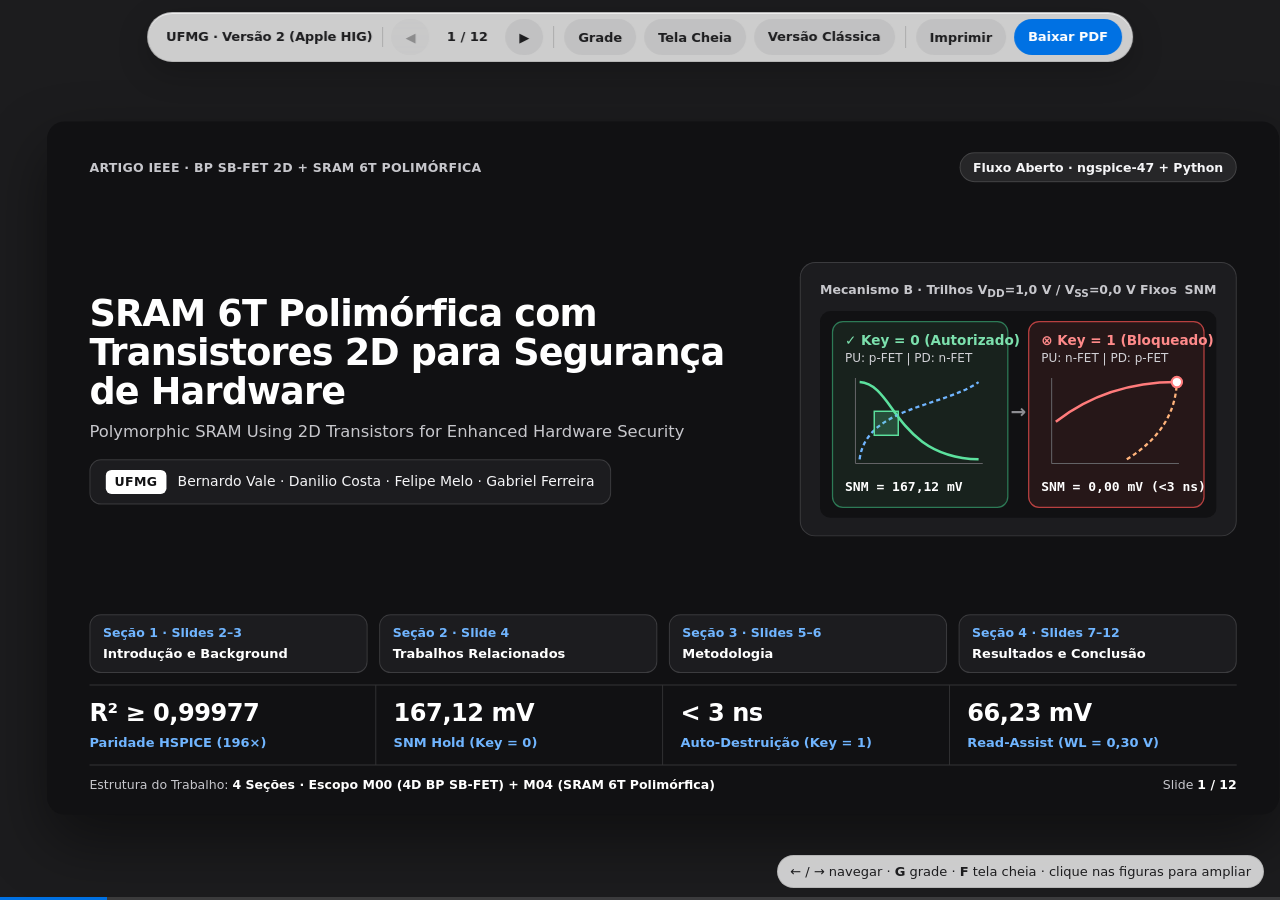
==== commit 5f3834f0: "roteiro e slide" ====
--- a/apresentacao/v2_apple_design/index.html
+++ b/apresentacao/v2_apple_design/index.html
@@ -136,36 +136,32 @@
             <span class="eyebrow">Seção 1 · Introdução e Background (1.1)</span>
             <h2 class="slide-title">Problema, Proposta Polimórfica e Contribuições</h2>
           </div>
-          <div class="header-right">
-            <span class="regime-pill key0">✓ Zero Transistores Extras</span>
-            <span class="header-deck-note">Segurança nativa sem corte de alimentação</span>
-          </div>
         </header>
 
         <div class="slide-body">
           <div class="grid-2-asym-right" style="flex: 1;">
-            <div class="col-stack" style="justify-content: space-between;">
+            <div class="col-stack">
               <div class="bento-title">3 Ameaças à SRAM CMOS</div>
-              <div class="threat-stack" style="flex: 1; justify-content: space-between;">
+              <div class="threat-stack" style="flex: 1; gap: 12px; justify-content: center;">
                 <div class="threat-item">
                   <span class="threat-badge">⊗</span>
                   <div>
                     <div class="threat-title">Remanência &amp; Cold-Boot</div>
-                    <div class="threat-desc">Chaves criptográficas extraíveis via resfriamento ou microprobing.</div>
+                    <div class="threat-desc">Extração de chaves por resfriamento ou microprobing.</div>
                   </div>
                 </div>
                 <div class="threat-item">
                   <span class="threat-badge">⊗</span>
                   <div>
                     <div class="threat-title">Delayering Óptico / SEM</div>
-                    <div class="threat-desc">Dopagem química permanente expõe o papel lógico do CMOS.</div>
+                    <div class="threat-desc">Dopagem permanente expõe a topologia sob microscopia.</div>
                   </div>
                 </div>
                 <div class="threat-item">
                   <span class="threat-badge">⊗</span>
                   <div>
                     <div class="threat-title">Supply-Pin Clamping</div>
-                    <div class="threat-desc">Grampear pinos <span class="math">V<sub>DD</sub>/V<sub>SS</sub></span> neutraliza zeroização por corte.</div>
+                    <div class="threat-desc">Fixar pinos externos anula zeroização por corte de energia.</div>
                   </div>
                 </div>
               </div>
@@ -185,23 +181,23 @@
                   <tbody>
                     <tr>
                       <td><strong>Polaridade</strong></td>
-                      <td>Fixa na fábrica (dopagem)</td>
-                      <td><span class="sig-tag nfet">● Dinâmica via porta g<sub>2</sub></span></td>
-                    </tr>
-                    <tr>
-                      <td><strong>Trilhos V<sub>DD</sub> / V<sub>SS</sub></strong></td>
-                      <td>Cortados ou comutados</td>
-                      <td><span class="sig-tag key0">✓ Fixos (1,0 V / 0,0 V)</span></td>
+                      <td>Fixa (dopagem)</td>
+                      <td><span class="sig-tag nfet">● Dinâmica via g<sub>2</sub></span></td>
+                    </tr>
+                    <tr>
+                      <td><strong>Alimentação</strong></td>
+                      <td>Cortada ou comutada</td>
+                      <td><span class="sig-tag key0">✓ Fixa (1,0 V / 0,0 V)</span></td>
                     </tr>
                     <tr>
                       <td><strong>Área Extra</strong></td>
-                      <td>+Wrappers / corte periférico</td>
+                      <td>+Lógica de proteção</td>
                       <td><span class="sig-tag key0">✓ Zero (mesmos 6T)</span></td>
                     </tr>
                     <tr>
                       <td><strong>Layout Físico</strong></td>
                       <td>Visível sob delayering</td>
-                      <td><span class="sig-tag key0">✓ Camuflagem intrínseca</span></td>
+                      <td><span class="sig-tag key0">✓ Camuflagem nativa</span></td>
                     </tr>
                   </tbody>
                 </table>
@@ -214,21 +210,21 @@
               <div class="contrib-num">1</div>
               <div>
                 <div class="contrib-title">Modelo 4D ngspice-47</div>
-                <div class="contrib-desc"><code>bp_ari_ngspice.lib v2</code> · <span class="math">R²</span> ≥ 0,99977 e erro ≤ 0,062%</div>
+                <div class="contrib-desc">Paridade HSPICE (<span class="math">R²</span> ≥ 0,99977)</div>
               </div>
             </div>
             <div class="contrib-card">
               <div class="contrib-num">2</div>
               <div>
                 <div class="contrib-title">Retention Locking 6T</div>
-                <div class="contrib-desc"><span class="math">ΔV</span> = 0,975 V (<code>Key=0</code>) vs. colapso &lt; 3 ns (<code>Key=1</code>)</div>
+                <div class="contrib-desc">Retenção segura vs. colapso &lt; 3 ns</div>
               </div>
             </div>
             <div class="contrib-card">
               <div class="contrib-num">3</div>
               <div>
-                <div class="contrib-title">Banda Plana &amp; Read-Assist</div>
-                <div class="contrib-desc">SNM<sub>Hold</sub> = 167,1 mV · SNM<sub>Read</sub> = 66,2 mV (<span class="math">WL</span>=0,30 V)</div>
+                <div class="contrib-title">Read-Assist Nativo</div>
+                <div class="contrib-desc">SNM<sub>Hold</sub> = 167,1 mV · SNM<sub>Read</sub> = 66,2 mV</div>
               </div>
             </div>
           </div>
@@ -249,14 +245,10 @@
             <span class="eyebrow">Seção 1 · Introdução e Background (1.2)</span>
             <h2 class="slide-title">Física do SB-FET 2D Ambipolar e Colapso na SRAM 6T</h2>
           </div>
-          <div class="header-right">
-            <span class="regime-pill nfet">● n-FET (e⁻) &nbsp;/&nbsp; ○ p-FET (h⁺)</span>
-            <span class="header-deck-note">Tunelamento Schottky (WKB) e perda de biestabilidade</span>
-          </div>
-        </header>
-
-        <div class="slide-body">
-          <div class="grid-2">
+        </header>
+
+        <div class="slide-body">
+          <div class="grid-2" style="grid-template-columns: 1.15fr 0.85fr;">
             <!-- Esquerda: Diagrama SVG do Dispositivo BP SB-FET -->
             <div class="svg-bento">
               <div class="bento-title">Dispositivo BP SB-FET 2D de 5 Terminais (<code>ARI</code>)</div>
@@ -308,34 +300,28 @@
 
             <!-- Direita: Contraste Direto Key=0 vs Key=1 -->
             <div class="col-stack">
-              <div class="bento-card" style="flex: 1; justify-content: space-between;">
-                <div>
-                  <div class="bento-head" style="margin-bottom: 8px;">
-                    <h3 class="bento-title">Operação Biestável</h3>
-                    <span class="sig-tag key0">✓ Key = 0 (|A<sub>v</sub>| &gt; 1)</span>
-                  </div>
-                  <ul class="apple-list">
-                    <li><strong>Configuração:</strong> <code>PU</code> = <em>p-FET</em> · <code>PD</code> = <em>n-FET</em>.</li>
-                    <li><strong>Retenção:</strong> Lóbulos abertos na curva borboleta (<strong>SNM &gt; 0</strong>).</li>
-                  </ul>
-                </div>
-                <div style="background: var(--sig-pfet-bg); border: 1px solid var(--sig-pfet-border); border-radius: 10px; padding: 9px 12px; font-size: 13px; color: var(--sig-pfet-ink);">
-                  <strong>○ Risco de <em>Read Disturb</em>:</strong> Em <span class="math">WL</span>=1,0 V, divisor <code>PG/PD</code> eleva nó baixo → mitigado por <em>WL Underdrive</em> (0,30 V).
-                </div>
-              </div>
-
-              <div class="bento-card" style="flex: 1; justify-content: space-between;">
-                <div>
-                  <div class="bento-head" style="margin-bottom: 8px;">
-                    <h3 class="bento-title">Colapso Monostável</h3>
-                    <span class="sig-tag key1">⊗ Key = 1 (|A<sub>v</sub>| &lt; 1)</span>
-                  </div>
-                  <ul class="apple-list">
-                    <li><strong>Inversão no Núcleo:</strong> <code>PU</code> → <em>n-FET</em> · <code>PD</code> → <em>p-FET</em> (<span class="math">V<sub>DD</sub>, V<sub>SS</sub></span> fixos).</li>
-                    <li><strong>Seguidores de Fonte:</strong> <code>PU</code> passa só <span class="math">V<sub>DD</sub> − V<sub>th,n</sub></span>; <code>PD</code> para em <span class="math">|V<sub>th,p</sub>|</span>.</li>
-                    <li><strong>Perda de Memória:</strong> Lóbulos fecham (<strong>SNM = 0 mV</strong>).</li>
-                  </ul>
-                </div>
+              <div class="bento-card" style="flex: 1; justify-content: center; gap: 10px;">
+                <div class="bento-head">
+                  <h3 class="bento-title">Operação Biestável</h3>
+                  <span class="sig-tag key0">✓ Key = 0 (|A<sub>v</sub>| &gt; 1)</span>
+                </div>
+                <ul class="apple-list">
+                  <li><strong>Polarização:</strong> <code>PU</code> = p-FET · <code>PD</code> = n-FET.</li>
+                  <li><strong>Retenção:</strong> Curva borboleta aberta (<strong>SNM &gt; 0</strong>).</li>
+                  <li><strong>Leitura segura:</strong> <em>WL Underdrive</em> (0,30 V) evita <em>Read Disturb</em>.</li>
+                </ul>
+              </div>
+
+              <div class="bento-card" style="flex: 1; justify-content: center; gap: 10px;">
+                <div class="bento-head">
+                  <h3 class="bento-title">Colapso Monostável</h3>
+                  <span class="sig-tag key1">⊗ Key = 1 (|A<sub>v</sub>| &lt; 1)</span>
+                </div>
+                <ul class="apple-list">
+                  <li><strong>Inversão no Núcleo:</strong> <code>PU</code> → n-FET · <code>PD</code> → p-FET.</li>
+                  <li><strong>Seguidores de Fonte:</strong> Os nós colapsam sem ganho regenerativo.</li>
+                  <li><strong>Perda de Memória:</strong> Lóbulos fecham (<strong>SNM = 0 mV</strong>).</li>
+                </ul>
               </div>
             </div>
           </div>
@@ -355,10 +341,6 @@
           <div class="header-left">
             <span class="eyebrow">Seção 2 · Trabalhos Relacionados (2.1 &amp; 2.2)</span>
             <h2 class="slide-title">Evolução de RFETs 1D/2D e Lacunas Preenchidas</h2>
-          </div>
-          <div class="header-right">
-            <span class="regime-pill nfet">● Estado da Arte vs. Este Trabalho</span>
-            <span class="header-deck-note">Posicionamento direto frente a Wu et al. (Nature Electronics)</span>
           </div>
         </header>
 
@@ -367,17 +349,17 @@
             <div class="timeline-card">
               <div class="timeline-kicker">2.1 · Origem 1D</div>
               <div class="timeline-title">CNTFETs &amp; Nanofios RFET</div>
-              <div class="timeline-desc">Provaram tunelamento Schottky em Si/Ge/III–V, limitados por alinhamento e variabilidade de contatos em memória densa.</div>
+              <div class="timeline-desc">Validaram o conceito, mas sofrem com alinhamento e variabilidade em memórias densas.</div>
             </div>
             <div class="timeline-card">
               <div class="timeline-kicker">2.1 · Materiais &amp; SRAM 2D</div>
               <div class="timeline-title">TMDs, BP &amp; Integração 3D</div>
-              <div class="timeline-desc">Sem <em>dangling bonds</em> (WSe<sub>2</sub>, MoTe<sub>2</sub>, BP); SRAM 3D (Sadaf 2025), variabilidade por defeitos (Zhao 2026) e Fe-2D.</div>
+              <div class="timeline-desc">Canais atômicos sem defeitos de interface viabilizam SRAM 2D compacta.</div>
             </div>
             <div class="timeline-card">
               <div class="timeline-kicker">2.2 · Segurança Polimórfica</div>
               <div class="timeline-title">Logic Locking + Camuflagem</div>
-              <div class="timeline-desc">Portas 2D e SRAMs antirreversa (Nemati 2023) unem defesa contra ataques SAT, <em>delayering</em> e DPA com área mínima.</div>
+              <div class="timeline-desc">Combina proteção contra engenharia reversa, SAT e DPA com área mínima.</div>
             </div>
           </div>
 
@@ -385,36 +367,36 @@
             <table class="apple-table" style="height: 100%;">
               <thead>
                 <tr>
-                  <th style="width: 27%;">Aspecto Técnico (Seção III)</th>
-                  <th style="width: 35%;">Wu et al. (Nature Electronics) / Literatura</th>
-                  <th style="width: 38%;">Este Trabalho (Avanço Direto)</th>
+                  <th style="width: 28%;">Aspecto Técnico</th>
+                  <th style="width: 34%;">Literatura / HSPICE</th>
+                  <th style="width: 38%;">Este Trabalho</th>
                 </tr>
               </thead>
               <tbody>
                 <tr>
                   <td><strong>Fluxo de Simulação</strong></td>
                   <td><span class="sig-tag key1">⊗ Proprietário</span> HSPICE / Verilog-A</td>
-                  <td><span class="sig-tag key0">✓ Open-Source</span> <code>ngspice-47</code> + Python</td>
+                  <td><span class="sig-tag key0">✓ Aberto</span> <code>ngspice-47</code> + Python</td>
                 </tr>
                 <tr>
-                  <td><strong>Modelo 4D (<span class="math">V<sub>g2</sub></span>=−1,5 V)</strong></td>
-                  <td><span class="sig-tag pfet">○ Parcial</span> Extrapolação <code>"1LL"</code> com inversão</td>
+                  <td><strong>Modelo 4D (−1,5 V)</strong></td>
+                  <td><span class="sig-tag pfet">○ Parcial</span> Extrapolação 1D</td>
                   <td><span class="sig-tag key0">✓ Completo v2</span> Superfície 4D (<strong>196×</strong> menos erro)</td>
                 </tr>
                 <tr>
                   <td><strong>SRAM 6T Trilhos Fixos</strong></td>
-                  <td><span class="sig-tag pfet">○ Inicial</span> Transiente básico de inversão</td>
-                  <td><span class="sig-tag key0">✓ 4 Fases</span> Retenção, colapso &lt;3 ns, antigravação</td>
+                  <td><span class="sig-tag pfet">○ Inicial</span> Transiente básico</td>
+                  <td><span class="sig-tag key0">✓ 4 Fases</span> Retenção, colapso &lt; 3 ns, bloqueio</td>
                 </tr>
                 <tr>
                   <td><strong>Análise Estática SNM</strong></td>
-                  <td><span class="sig-tag key1">⊗ Ausente</span> Sem análise de desvio <span class="math">ΔV<sub>fb</sub></span></td>
-                  <td><span class="sig-tag key0">✓ Quantificada</span> Sintonia −0,2 V (<strong>167,12 mV</strong>)</td>
+                  <td><span class="sig-tag key1">⊗ Ausente</span> Sem análise de <span class="math">ΔV<sub>fb</sub></span></td>
+                  <td><span class="sig-tag key0">✓ Quantificada</span> Sintonia −0,2 V (<strong>167,1 mV</strong>)</td>
                 </tr>
                 <tr>
                   <td><strong>Mitigação Read Disturb</strong></td>
-                  <td><span class="sig-tag key1">⊗ Ausente</span> Leitura sem assistência não avaliada</td>
-                  <td><span class="sig-tag key0">✓ Resolvido</span> <em>WL Underdrive</em> 0,30 V (<strong>66,23 mV</strong>)</td>
+                  <td><span class="sig-tag key1">⊗ Ausente</span> Leitura sem assistência</td>
+                  <td><span class="sig-tag key0">✓ Resolvido</span> <em>WL Underdrive</em> 0,30 V (<strong>66,2 mV</strong>)</td>
                 </tr>
               </tbody>
             </table>
@@ -435,10 +417,6 @@
           <div class="header-left">
             <span class="eyebrow">Seção 3 · Metodologia (3.1)</span>
             <h2 class="slide-title">Pipeline de Tradução do Modelo 4D para <code>ngspice-47</code></h2>
-          </div>
-          <div class="header-right">
-            <span class="regime-pill nfet">● bp_ari_ngspice.lib v2</span>
-            <span class="header-deck-note">Substitui $table_model proprietário por subcircuito nativo</span>
           </div>
         </header>
 
@@ -447,61 +425,53 @@
             <div class="pipe-step">
               <div class="pipe-num">Passo 1 · Entrada</div>
               <div class="pipe-title">LUTs Experimentais 4D</div>
-              <div class="pipe-desc"><code>BP_ARI_dataN.txt</code> (1.810 linhas) e <code>BP_ARI_dataP.txt</code> (759 linhas).</div>
+              <div class="pipe-desc">Tabelas reais de corrente para n-FET e p-FET.</div>
             </div>
             <div class="pipe-step">
               <div class="pipe-num">Passo 2 · Simetria</div>
               <div class="pipe-title">Referência Bilateral</div>
-              <div class="pipe-desc">Normaliza fonte dinâmica via <span class="math">min(V<sub>d</sub>,V<sub>s</sub>)</span> e <span class="math">max(V<sub>d</sub>,V<sub>s</sub>)</span>.</div>
+              <div class="pipe-desc">Normaliza fonte e dreno dinamicamente (<code>min/max</code>).</div>
             </div>
             <div class="pipe-step">
               <div class="pipe-num">Passo 3 · Superfície</div>
               <div class="pipe-title">28 n-FET + 32 p-FET</div>
-              <div class="pipe-desc">Bilinear em <span class="math">|V<sub>ds</sub>|</span>=0,8 V (inclui <span class="math">V<sub>g2</sub></span>=−1,5 V) + <span class="math">f<sub>ds</sub></span>.</div>
+              <div class="pipe-desc">Interpolação contínua incluindo <span class="math">V<sub>g2</sub></span> = −1,5 V.</div>
             </div>
             <div class="pipe-step">
               <div class="pipe-num">Passo 4 · Saída SPICE</div>
               <div class="pipe-title"><code>.subckt ARI v2</code></div>
-              <div class="pipe-desc">Clamping ±1000 V, <span class="math">R<sub>gmin</sub></span>=10¹² Ω e validação vs. <code>.printtr0</code>.</div>
-            </div>
-          </div>
-
-          <div class="grid-2-asym" style="flex: 1;">
-            <div class="col-stack" style="justify-content: space-between;">
-              <div class="formula-panel" style="flex: 1; display: flex; flex-direction: column; justify-content: center;">
-                <span class="formula-label">Referência Bilateral de Fonte (Eqs. 1–2)</span>
-                <div><span class="math">V<sub>g,n</sub> = V<sub>g</sub> − min(V<sub>d</sub>, V<sub>s</sub>) , &nbsp; V<sub>g1,n</sub> = V<sub>g1</sub> − min(V<sub>d</sub>, V<sub>s</sub>)</span></div>
-                <div style="margin-top: 5px;"><span class="math">V<sub>g,p</sub> = V<sub>g</sub> − max(V<sub>d</sub>, V<sub>s</sub>) , &nbsp; V<sub>g1,p</sub> = V<sub>g1</sub> − max(V<sub>d</sub>, V<sub>s</sub>)</span></div>
-              </div>
-
-              <div class="formula-panel" style="flex: 1; display: flex; flex-direction: column; justify-content: center;">
-                <span class="formula-label">Corrente Dreno–Fonte Imposta (Eq. 3)</span>
-                <div><span class="math">I<sub>ds</sub> = W · I<sub>n</sub>(V<sub>g1,n</sub>, V<sub>g2,s</sub>, V<sub>g,n</sub>) · f<sub>ds,n</sub>(V<sub>g,n</sub>, V<sub>ds</sub>)</span> &nbsp; (<span class="math">V<sub>g2,s</sub></span> &gt; 0)</div>
-                <div style="margin-top: 5px;"><span class="math">I<sub>ds</sub> = W · I<sub>p</sub>(V<sub>g1,p</sub>, V<sub>g2,s</sub>, V<sub>g,p</sub>) · f<sub>ds,p</sub>(V<sub>g,p</sub>, V<sub>ds</sub>)</span> &nbsp; (<span class="math">V<sub>g2,s</sub></span> ≤ 0)</div>
-              </div>
-            </div>
-
-            <div class="col-stack" style="justify-content: space-between;">
-              <div class="bento-card">
-                <div class="bento-head">
-                  <h3 class="bento-title">Condução Bidirecional</h3>
-                  <span class="sig-tag nfet">● Pass-Gates</span>
-                </div>
-                <div style="font-size: 13.5px; color: var(--ink-secondary);"><code>XPG1/2</code> e seguidores de fonte trocam dreno e fonte sem descontinuidade.</div>
-              </div>
-              <div class="bento-card">
-                <div class="bento-head">
-                  <h3 class="bento-title">Captura Real de −1,5 V</h3>
-                  <span class="sig-tag pfet">○ ΔV<sub>fb</sub></span>
-                </div>
-                <div style="font-size: 13.5px; color: var(--ink-secondary);">Substitui o escalamento 1D da <code>v1</code> e captura o deslocamento de banda plana (−0,25 V).</div>
-              </div>
-              <div class="bento-card">
-                <div class="bento-head">
-                  <h3 class="bento-title">Estabilidade MNA</h3>
-                  <span class="sig-tag key0">✓ ±1000 V</span>
-                </div>
-                <div style="font-size: 13.5px; color: var(--ink-secondary);">Clamping monotônico evita falhas do HSPICE; modelo quase-estático usa <span class="math">C<sub>q</sub>=C<sub>qb</sub></span>=1,0 fF.</div>
+              <div class="pipe-desc">Subcircuito nativo validado contra o HSPICE.</div>
+            </div>
+          </div>
+
+          <div class="grid-3" style="flex: 1;">
+            <div class="bento-card" style="justify-content: center; gap: 12px;">
+              <div class="bento-head">
+                <h3 class="bento-title">1. Referência Bilateral (Pass-Gates)</h3>
+                <span class="sig-tag nfet">● Simetria</span>
+              </div>
+              <div style="font-size: 14.5px; color: var(--ink-secondary); line-height: 1.5;">
+                Troca dinâmica entre fonte e dreno (<code>min/max</code>) sem descontinuidade durante a condução bidirecional na SRAM.
+              </div>
+            </div>
+
+            <div class="bento-card" style="justify-content: center; gap: 12px;">
+              <div class="bento-head">
+                <h3 class="bento-title">2. Superfície 4D Completa (−1,5 V)</h3>
+                <span class="sig-tag pfet">○ ΔV<sub>fb</sub></span>
+              </div>
+              <div style="font-size: 14.5px; color: var(--ink-secondary); line-height: 1.5;">
+                Interpolação sobre as 4 tensões terminais capturando o desvio real de banda plana (<span class="math">ΔV<sub>fb</sub></span> = −0,25 V) sem extrapolações errôneas.
+              </div>
+            </div>
+
+            <div class="bento-card" style="justify-content: center; gap: 12px;">
+              <div class="bento-head">
+                <h3 class="bento-title">3. Convergência Estável no SPICE</h3>
+                <span class="sig-tag key0">✓ ±1000 V</span>
+              </div>
+              <div style="font-size: 14.5px; color: var(--ink-secondary); line-height: 1.5;">
+                Limites monotônicos (<span class="math">±1000 V</span>) e resistência parasita controlada que eliminam falhas de convergência na simulação da célula 6T.
               </div>
             </div>
           </div>
@@ -522,20 +492,16 @@
             <span class="eyebrow">Seção 3 · Metodologia (3.2)</span>
             <h2 class="slide-title">Arquitetura SRAM 6T (Mecanismo B) e Protocolos de Teste</h2>
           </div>
-          <div class="header-right">
-            <span class="regime-pill key0">✓ V<sub>DD</sub> = 1,0 V · V<sub>SS</sub> = 0,0 V Fixos</span>
-            <span class="header-deck-note">Topologia 6T, polarizações e extração de SNM a 45°</span>
-          </div>
-        </header>
-
-        <div class="slide-body">
-          <div class="grid-2-asym">
+        </header>
+
+        <div class="slide-body">
+          <div class="grid-2-asym" style="grid-template-columns: 1.32fr 0.88fr;">
             <div class="chart-card">
               <div class="chart-takeaway">Topologia 6T padrão com trilhos fixos onde a chave atua exclusivamente nas portas g₁ e g₂</div>
               <div class="chart-media">
                 <img src="../figuras/sram6t_polimorfica.png" alt="Esquemático da célula SRAM 6T polimórfica com transistores BP SB-FET" />
               </div>
-              <div class="chart-caption">Fig. 1 — Célula 6T (<code>XPU1/2</code> <span class="math">W</span>=1,0; <code>XPD1/2</code> <span class="math">W</span>=2,0; <code>XPG1/2</code> <span class="math">W</span>=1,5; <span class="math">C<sub>q</sub>=C<sub>qb</sub></span>=1,0 fF).</div>
+              <div class="chart-caption">Fig. 1 — Célula 6T (<code>PU</code> <span class="math">W</span>=1,0; <code>PD</code> <span class="math">W</span>=2,0; <code>PG</code> <span class="math">W</span>=1,5). Clique para ampliar.</div>
             </div>
 
             <div class="col-stack">
@@ -544,43 +510,39 @@
                   <thead>
                     <tr>
                       <th>Chave</th>
-                      <th>Pull-Up (<span class="math">W</span>=1,0)</th>
-                      <th>Pull-Down (<span class="math">W</span>=2,0)</th>
+                      <th>Pull-Up</th>
+                      <th>Pull-Down</th>
                       <th>Regime</th>
                     </tr>
                   </thead>
                   <tbody>
                     <tr>
                       <td><span class="sig-tag key0">✓ Key=0</span></td>
-                      <td><strong>○ p-FET</strong> (<span class="math">V<sub>g1</sub></span>=−0,5 V, <span class="math">V<sub>g2</sub></span>=−0,2 V)</td>
-                      <td><strong>● n-FET</strong> (<span class="math">V<sub>g1</sub></span>=+0,8 V, <span class="math">V<sub>g2</sub></span>=+1,1 V)</td>
-                      <td>CMOS Biestável</td>
+                      <td><strong>○ p-FET</strong></td>
+                      <td><strong>● n-FET</strong></td>
+                      <td>Biestável</td>
                     </tr>
                     <tr>
                       <td><span class="sig-tag key1">⊗ Key=1</span></td>
-                      <td><strong>● n-FET</strong> (<span class="math">V<sub>g1</sub></span>=+1,8 V, <span class="math">V<sub>g2</sub></span>=+2,1 V)</td>
-                      <td><strong>○ p-FET</strong> (<span class="math">V<sub>g1</sub></span>=−1,5 V, <span class="math">V<sub>g2</sub></span>=−1,5 V)</td>
-                      <td>Seguidores de Fonte</td>
+                      <td><strong>● n-FET</strong></td>
+                      <td><strong>○ p-FET</strong></td>
+                      <td>Colapso</td>
                     </tr>
                   </tbody>
                 </table>
               </div>
 
-              <div class="bento-card" style="flex: 1;">
+              <div class="bento-card" style="flex: 1; justify-content: center; gap: 10px;">
                 <div class="bento-head">
-                  <h3 class="bento-title">Protocolo Transiente (30 ns) &amp; Varredura SNM</h3>
+                  <h3 class="bento-title">Protocolos de Teste (30 ns &amp; SNM)</h3>
                 </div>
                 <ul class="apple-list">
-                  <li><strong>0–6 ns (<code>Key=0</code>):</strong> Escrita `'1'` (<span class="math">WL</span>=1 V, <span class="math">BL</span>=1 V, <span class="math">BLB</span>=0 V).</li>
-                  <li><strong>6–15 ns (<code>Key=0</code>):</strong> Retenção ativa (<span class="math">WL</span>=0 V; critério <span class="math">ΔV</span> &gt; 0,80 V em 12 ns).</li>
-                  <li><strong>15–20 ns (<code>Key=1</code>):</strong> Autodestruição em 15 ns (critério <span class="math">ΔV</span> &lt; 0,15 V em 18 ns).</li>
-                  <li><strong>20–30 ns (<code>Key=1</code>):</strong> Sobrescrita bloqueada (<span class="math">ΔV</span> &lt; 0,15 V em 28 ns).</li>
+                  <li><strong>0–6 ns (<code>Key=0</code>):</strong> Escrita lógica `'1'` na célula.</li>
+                  <li><strong>6–15 ns (<code>Key=0</code>):</strong> Retenção segura com <em>wordline</em> fechada.</li>
+                  <li><strong>15–20 ns (<code>Key=1</code>):</strong> Autodestruição do dado em &lt; 3 ns.</li>
+                  <li><strong>20–30 ns (<code>Key=1</code>):</strong> Bloqueio contra novas tentativas de escrita.</li>
+                  <li><strong>Análise Estática:</strong> Curvas borboleta para Hold e Read (<span class="math">WL</span> = 0; 0,30; 1,0 V).</li>
                 </ul>
-              </div>
-
-              <div class="formula-panel" style="padding: 10px 14px;">
-                <span class="formula-label">Curva Borboleta DC (Key ∈ {0,1} × WL ∈ {0; 0,30; 1,0} V)</span>
-                <div style="font-size: 13.5px;"><span class="math">u = (V<sub>qb</sub> − V<sub>q</sub>)/√2, &nbsp; v = (V<sub>qb</sub> + V<sub>q</sub>)/√2 &nbsp;⇒&nbsp; SNM = max<sub>u&lt;0</sub> [v<sub>1</sub>(u) − v<sub>2</sub>(u)]/√2</span></div>
               </div>
             </div>
           </div>
@@ -601,68 +563,52 @@
             <span class="eyebrow">Seção 4 · Resultados e Conclusão (4.1)</span>
             <h2 class="slide-title">Validação Cruzada 4D: <code>ngspice-47 v2</code> vs. Synopsys HSPICE</h2>
           </div>
-          <div class="header-right">
-            <span class="regime-pill key0">✓ Erro P_output reduzido em 196×</span>
-            <span class="header-deck-note">Referência oficial .printtr0 em 4 regimes de operação</span>
-          </div>
-        </header>
-
-        <div class="slide-body">
-          <div class="grid-2-asym-right">
+        </header>
+
+        <div class="slide-body">
+          <div class="grid-2-asym-right" style="grid-template-columns: 0.78fr 1.42fr;">
             <div class="col-stack">
               <div class="apple-table-wrap">
                 <table class="apple-table">
                   <thead>
                     <tr>
-                      <th>Regime (<code>.printtr0</code>)</th>
-                      <th>RMSE v1 (μA)</th>
-                      <th>RMSE v2 (μA)</th>
-                      <th>Redução</th>
-                      <th>R²<sub>v2</sub></th>
+                      <th>Regime</th>
+                      <th>Redução RMSE</th>
+                      <th>R² (v2)</th>
                     </tr>
                   </thead>
                   <tbody>
                     <tr>
                       <td><code>N_transfer</code></td>
-                      <td>0,001910</td>
-                      <td><strong>0,001899</strong></td>
                       <td>−0,6%</td>
-                      <td><strong>0,999972</strong></td>
+                      <td><strong>0,99997</strong></td>
                     </tr>
                     <tr>
                       <td><code>P_transfer</code></td>
-                      <td>0,000947</td>
-                      <td><strong>0,000947</strong></td>
                       <td>0,0%</td>
-                      <td><strong>0,999944</strong></td>
+                      <td><strong>0,99994</strong></td>
                     </tr>
                     <tr>
                       <td><code>N_output</code></td>
-                      <td>0,196416</td>
-                      <td><strong>0,130430</strong></td>
                       <td><span class="sig-tag nfet">−33,6%</span></td>
-                      <td>0,927855</td>
+                      <td>0,9279</td>
                     </tr>
                     <tr>
                       <td><code>P_output</code> (−1,5 V)</td>
-                      <td>0,590087</td>
-                      <td><strong>0,003013</strong></td>
-                      <td><span class="sig-tag key0">✓ −99,5% (196×)</span></td>
-                      <td><strong>0,999774</strong></td>
+                      <td><span class="sig-tag key0">✓ 196× menor</span></td>
+                      <td><strong>0,99977</strong></td>
                     </tr>
                   </tbody>
                 </table>
               </div>
 
-              <div class="bento-card" style="flex: 1;">
+              <div class="bento-card" style="flex: 1; justify-content: center; gap: 10px;">
                 <div class="bento-head">
                   <h3 class="bento-title">Por que o Modelo v2 Corrige 196×?</h3>
-                  <span class="sig-tag pfet">○ Plano −1,5 V</span>
                 </div>
                 <ul class="apple-list">
-                  <li>A versão preliminar <code>v1</code> (1D + <code>tanh</code>) extrapolava <span class="math">V<sub>g2</sub></span> = −1,5 V com erro severo (<span class="math">R²</span> = −7,6723).</li>
-                  <li>Incluir a superfície experimental medida de −1,5 V derruba o RMSE para <strong>0,003013 μA/μm</strong> (<span class="math">R²</span> = 0,999774).</li>
-                  <li>O travamento plano ±1000 V garante convergência estável em toda a simulação SRAM.</li>
+                  <li>A versão <code>v1</code> (1D) extrapolava <span class="math">V<sub>g2</sub></span> = −1,5 V com erro severo.</li>
+                  <li>A superfície 4D real elimina o erro e garante convergência na SRAM.</li>
                 </ul>
               </div>
             </div>
@@ -692,86 +638,39 @@
             <span class="eyebrow">Seção 4 · Resultados e Conclusão (4.2)</span>
             <h2 class="slide-title">Efeito de <span class="math">V<sub>g2</sub></span> e Deslocamento de Banda Plana (<span class="math">ΔV<sub>fb</sub></span>)</h2>
           </div>
-          <div class="header-right">
-            <span class="regime-pill pfet">○ ΔV<sub>fb</sub> ≈ −0,25 V em V<sub>g2</sub> = −1,5 V</span>
-            <span class="header-deck-note">Fator físico determinante para o pull-up da SRAM 6T</span>
-          </div>
-        </header>
-
-        <div class="slide-body">
-          <div class="grid-2">
-            <div class="col-stack">
-              <div class="chart-card" style="flex: 1;">
-                <div class="chart-takeaway">Em V<sub>g2</sub> = −1,5 V, o p-FET sofre deslocamento ΔV<sub>fb</sub> ≈ −0,25 V e perde corrente de condução</div>
-                <div class="chart-media">
-                  <img src="../figuras/m00_efeito_porta_polaridade.png" alt="Modulação eletrostática pela porta de polaridade Vg2 nos modos n-FET e p-FET" />
-                </div>
-                <div class="chart-caption">Fig. 3 — Modulação da barreira Schottky por <span class="math">V<sub>g2</sub></span> em modo <em>n-FET</em> e <em>p-FET</em>.</div>
-              </div>
-
-              <div class="bento-card">
-                <div class="bento-head">
-                  <h3 class="bento-title">Consequência no Projeto 6T SRAM</h3>
-                </div>
-                <ul class="apple-list">
-                  <li>Em <span class="math">V<sub>gp</sub></span> = −1,0 V, a corrente cai de <strong>1,79 μA para 0,37 μA</strong> quando <span class="math">V<sub>g2,s</sub></span> = −1,5 V — exigindo sintonia para <span class="math">V<sub>g2,PU</sub></span> = −0,2 V.</li>
-                </ul>
-              </div>
-            </div>
-
-            <div class="col-stack">
-              <div class="metric-strip">
-                <div class="metric-box">
-                  <div class="metric-val">0,0621%</div>
-                  <div class="metric-lbl">Erro Médio n-FET vs. LUT</div>
-                </div>
-                <div class="metric-box">
-                  <div class="metric-val">0,0032%</div>
-                  <div class="metric-lbl">Erro Médio p-FET vs. LUT</div>
-                </div>
-                <div class="metric-box">
-                  <div class="metric-val">2,77 × 10³</div>
-                  <div class="metric-lbl">Razão I<sub>on</sub>/I<sub>off</sub> (n-FET)</div>
-                </div>
-              </div>
-
-              <div class="apple-table-wrap">
-                <table class="apple-table compact">
-                  <thead>
-                    <tr>
-                      <th>Modo (<span class="math">|V<sub>ds</sub>|</span> = 0,8 V)</th>
-                      <th>I<sub>on</sub> (μA/μm)</th>
-                      <th>I<sub>off</sub> (nA/μm)</th>
-                      <th>I<sub>on</sub>/I<sub>off</sub></th>
-                      <th>SS<sub>min</sub> (mV/dec)</th>
-                    </tr>
-                  </thead>
-                  <tbody>
-                    <tr>
-                      <td><span class="sig-tag nfet">● n-FET</span> <small>(1,1 / 0,8 V)</small></td>
-                      <td>1,650</td>
-                      <td>0,596</td>
-                      <td>2,77 × 10³</td>
-                      <td>106,59</td>
-                    </tr>
-                    <tr>
-                      <td><span class="sig-tag pfet">○ p-FET</span> <small>(−1,5 / −1,2 V)</small></td>
-                      <td>1,790</td>
-                      <td>2,811</td>
-                      <td>6,37 × 10²</td>
-                      <td>148,08</td>
-                    </tr>
-                  </tbody>
-                </table>
-              </div>
-
-              <div class="chart-card" style="flex: 1;">
-                <div class="chart-takeaway">Aderência subthreshold e linear entre simulação ngspice v2 e tabelas experimentais</div>
-                <div class="chart-media">
-                  <img src="../figuras/m00_transfer_NP_log_lin.png" alt="Curvas de transferência linear e logarítmica n-FET e p-FET" />
-                </div>
-                <div class="chart-caption">Varredura completa <span class="math">I<sub>d</sub> × V<sub>g</sub></span> reproduzindo os ramos principais e ambipolares.</div>
-              </div>
+        </header>
+
+        <div class="slide-body">
+          <div class="metric-strip">
+            <div class="metric-box">
+              <div class="metric-val">0,062% / 0,003%</div>
+              <div class="metric-lbl">Erro Médio vs. LUT (n-FET / p-FET)</div>
+            </div>
+            <div class="metric-box">
+              <div class="metric-val">ΔV<sub>fb</sub> ≈ −0,25 V</div>
+              <div class="metric-lbl">Queda de corrente p-FET em V<sub>g2</sub> = −1,5 V</div>
+            </div>
+            <div class="metric-box">
+              <div class="metric-val">V<sub>g2,PU</sub> = −0,2 V</div>
+              <div class="metric-lbl">Sintonia que recupera a força de pull-up</div>
+            </div>
+          </div>
+
+          <div class="grid-2" style="flex: 1;">
+            <div class="chart-card">
+              <div class="chart-takeaway">Em V<sub>g2</sub> = −1,5 V, o p-FET perde corrente e exige sintonia de banda plana</div>
+              <div class="chart-media">
+                <img src="../figuras/m00_efeito_porta_polaridade.png" alt="Modulação eletrostática pela porta de polaridade Vg2 nos modos n-FET e p-FET" />
+              </div>
+              <div class="chart-caption">Fig. 3 — Modulação da barreira Schottky por <span class="math">V<sub>g2</sub></span>. Clique para ampliar.</div>
+            </div>
+
+            <div class="chart-card">
+              <div class="chart-takeaway">Aderência total entre simulação ngspice v2 e tabelas experimentais</div>
+              <div class="chart-media">
+                <img src="../figuras/m00_transfer_NP_log_lin.png" alt="Curvas de transferência linear e logarítmica n-FET e p-FET" />
+              </div>
+              <div class="chart-caption">Varredura <span class="math">I<sub>d</sub> × V<sub>g</sub></span> nos modos n-FET e p-FET. Clique para ampliar.</div>
             </div>
           </div>
         </div>
@@ -790,10 +689,6 @@
           <div class="header-left">
             <span class="eyebrow">Seção 4 · Resultados e Conclusão (4.3)</span>
             <h2 class="slide-title">Protocolo de 30 ns: Retenção Segura e Colapso em &lt; 3 ns</h2>
-          </div>
-          <div class="header-right">
-            <span class="regime-pill key1">✓ Key=0 (0,9747 V) → ⊗ Key=1 (0,0841 V)</span>
-            <span class="header-deck-note">4 fases consecutivas sob alimentação fixa no ngspice-47</span>
           </div>
         </header>
 
@@ -802,22 +697,22 @@
             <div class="phase-card">
               <div class="phase-meta"><span>0–6 ns</span><span class="sig-tag key0">✓ Key=0</span></div>
               <div class="phase-title">1. Escrita ('1')</div>
-              <div class="phase-desc"><span class="math">WL</span> = 1,0 V (2–6 ns), <span class="math">BL</span> = 1,0 V, <span class="math">BLB</span> = 0,0 V gravam o estado lógico.</div>
+              <div class="phase-desc">Gravação inicial do estado lógico via <span class="math">WL</span> e <span class="math">BL</span>.</div>
             </div>
             <div class="phase-card">
               <div class="phase-meta"><span>6–15 ns</span><span class="sig-tag key0">✓ Key=0</span></div>
               <div class="phase-title">2. Retenção Ativa</div>
-              <div class="phase-desc"><span class="math">WL</span> = 0 V. Em <span class="math">t</span>=12 ns: <span class="math">V(q)</span>=0,9768 V, <span class="math">V(qb)</span>=0,0020 V (<strong><span class="math">ΔV</span> = 0,9747 V</strong>).</div>
+              <div class="phase-desc">Diferencial estável (<strong><span class="math">ΔV</span> = 0,975 V</strong>) com <span class="math">WL</span> = 0 V.</div>
             </div>
             <div class="phase-card">
               <div class="phase-meta"><span>15–20 ns</span><span class="sig-tag key1">⊗ Key=1</span></div>
               <div class="phase-title">3. Auto-Destruição</div>
-              <div class="phase-desc">Chave inverte em 15 ns; <span class="math">ΔV</span> cai &gt; 91% em 3 ns (<strong><span class="math">ΔV<sub>Collapse1</sub></span> = 0,0841 V</strong>).</div>
+              <div class="phase-desc">Dado colapsa &gt; 91% em &lt; 3 ns (<strong>0,084 V</strong>).</div>
             </div>
             <div class="phase-card">
               <div class="phase-meta"><span>20–30 ns</span><span class="sig-tag key1">⊗ Key=1</span></div>
               <div class="phase-title">4. Bloqueio de Escrita</div>
-              <div class="phase-desc">Injeção invertida falha ao fechar <span class="math">WL</span>: retorna ao colapso (<strong>0,0762 V</strong>).</div>
+              <div class="phase-desc">Novas escritas falham e retornam ao colapso (<strong>0,076 V</strong>).</div>
             </div>
           </div>
 
@@ -845,42 +740,38 @@
             <span class="eyebrow">Seção 4 · Resultados e Conclusão (4.4)</span>
             <h2 class="slide-title">Curvas Borboleta, Banda Plana e <em>Wordline Read-Assist</em></h2>
           </div>
-          <div class="header-right">
-            <span class="regime-pill key0">✓ SNM<sub>Hold</sub> = 167,12 mV · Read-Assist = 66,23 mV</span>
-            <span class="header-deck-note">Análise estática DC e eliminação de Read Disturb</span>
-          </div>
-        </header>
-
-        <div class="slide-body">
-          <div class="grid-2-asym">
+        </header>
+
+        <div class="slide-body">
+          <div class="grid-2-asym" style="grid-template-columns: 1.38fr 0.82fr;">
             <div class="chart-card">
-              <div class="chart-takeaway">WL = 0,30 V recupera o olho da curva borboleta na leitura, enquanto Key=1 reduz a SNM a zero</div>
+              <div class="chart-takeaway">WL = 0,30 V recupera a margem na leitura, enquanto Key=1 zera a SNM</div>
               <div class="chart-media">
                 <img src="../figuras/m04_sram_curva_borboleta_snm.png" alt="Curvas borboleta e quadrados máximos inscritos SNM para Key=0 e Key=1" />
               </div>
-              <div class="chart-caption">Fig. 5 — Quadrados máximos inscritos em <code>Key=0</code> (Hold, Read-Assist e <em>Read Disturb</em>) vs. ponto único em <code>Key=1</code>.</div>
+              <div class="chart-caption">Fig. 5 — Quadrados inscritos em <code>Key=0</code> (Hold e Read) vs. colapso em <code>Key=1</code>. Clique para ampliar.</div>
             </div>
 
             <div class="col-stack">
-              <div class="bento-card" style="flex: 1;">
+              <div class="bento-card" style="flex: 1; justify-content: center; gap: 10px;">
                 <div class="bento-head">
-                  <h3 class="bento-title">1. Sintonia de Banda Plana (<span class="math">V<sub>g2,PU</sub></span>)</h3>
-                  <span class="sig-tag key0">✓ 49,4 → 167,12 mV</span>
+                  <h3 class="bento-title">1. Ajuste de Banda Plana</h3>
+                  <span class="sig-tag key0">✓ 167,1 mV</span>
                 </div>
                 <ul class="apple-list">
-                  <li>Em <span class="math">V<sub>g2,PU</sub></span> = −0,5 V (<span class="math">V<sub>g2,s</sub></span> = −1,5 V), o desvio <span class="math">ΔV<sub>fb</sub></span> derruba a corrente <em>p-FET</em> para 0,37 μA e reduz <span class="math">SNM<sub>Hold</sub></span> para <strong>49,4 mV</strong>.</li>
-                  <li>Ajustar para <strong><span class="math">V<sub>g2,PU</sub></span> = −0,2 V</strong> (<span class="math">V<sub>g2,s</sub></span> = −1,2 V) sem alterar larguras <span class="math">W</span> restaura a simetria e atinge <strong>167,12 mV</strong> (16,7% de <span class="math">V<sub>DD</sub></span>).</li>
+                  <li>Em <span class="math">V<sub>g2,PU</sub></span> = −0,5 V, o p-FET enfraquece e a SNM cai para <strong>49,4 mV</strong>.</li>
+                  <li>Ajustar para <strong>−0,2 V</strong> restaura a simetria e atinge <strong>167,1 mV</strong> sem mudar áreas.</li>
                 </ul>
               </div>
 
-              <div class="bento-card" style="flex: 1;">
+              <div class="bento-card" style="flex: 1; justify-content: center; gap: 10px;">
                 <div class="bento-head">
-                  <h3 class="bento-title">2. Mitigação de <em>Read Disturb</em></h3>
+                  <h3 class="bento-title">2. Leitura Assistida</h3>
                   <span class="sig-tag nfet">● WL = 0,30 V</span>
                 </div>
                 <ul class="apple-list">
-                  <li>Leitura sem assistência (<span class="math">WL</span> = 1,0 V) sofre <em>Read Disturb</em> destrutivo (<span class="math">SNM</span> = 0,00 mV) devido aos <em>pass-gates</em> fortes (<span class="math">W<sub>PG</sub></span> = 1,5).</li>
-                  <li>Aplicar <strong><em>Wordline Underdrive Read-Assist</em> (<span class="math">WL</span> = 0,30 V)</strong> recupera <strong>66,23 mV</strong> sem transistores extras; em <code>Key=1</code>, todos os regimes ficam em 0,00 mV.</li>
+                  <li>Leitura sem assistência (<span class="math">WL</span> = 1,0 V) sofre <em>Read Disturb</em> destrutivo.</li>
+                  <li>Reduzir <span class="math">WL</span> para <strong>0,30 V</strong> recupera <strong>66,2 mV</strong> de margem sem transistores extras.</li>
                 </ul>
               </div>
             </div>
@@ -902,112 +793,83 @@
             <span class="eyebrow">Seção 4 · Resultados e Conclusão (4.5)</span>
             <h2 class="slide-title">Matriz de Aceitação e Vantagens em Segurança de Hardware</h2>
           </div>
-          <div class="header-right">
-            <span class="regime-pill key0">✓ 11 / 11 Métricas Verificadas</span>
-            <span class="header-deck-note">Conformidade integral frente às metas do projeto</span>
-          </div>
         </header>
 
         <div class="slide-body">
           <div class="grid-2-asym">
-            <div class="apple-table-wrap">
-              <table class="apple-table compact">
+            <div class="apple-table-wrap" style="display: flex; flex-direction: column;">
+              <table class="apple-table" style="height: 100%;">
                 <thead>
                   <tr>
-                    <th>Métrica Extraída da SRAM 6T</th>
+                    <th>Métrica da SRAM 6T</th>
                     <th>Simulado</th>
-                    <th>Critério / Status</th>
+                    <th>Meta / Status</th>
                   </tr>
                 </thead>
                 <tbody>
                   <tr>
-                    <td><span class="math">V(q)<sub>Hold</sub></span> (<code>Key=0</code>, 12 ns)</td>
-                    <td><strong>0,9768 V</strong></td>
+                    <td><strong>Retenção</strong> (<span class="math">ΔV</span>, <code>Key=0</code>)</td>
+                    <td><strong>0,975 V</strong></td>
                     <td><span class="sig-tag key0">✓ &gt; 0,80 V · Passou</span></td>
                   </tr>
                   <tr>
-                    <td><span class="math">V(qb)<sub>Hold</sub></span> (<code>Key=0</code>, 12 ns)</td>
-                    <td><strong>0,0020 V</strong></td>
-                    <td><span class="sig-tag key0">✓ &lt; 0,20 V · Passou</span></td>
-                  </tr>
-                  <tr>
-                    <td><span class="math">ΔV<sub>Key0</sub></span> (12 ns)</td>
-                    <td><strong>0,9747 V</strong></td>
-                    <td><span class="sig-tag key0">✓ &gt; 0,80 V · Passou</span></td>
-                  </tr>
-                  <tr>
-                    <td><span class="math">ΔV<sub>Collapse1</sub></span> (18 ns)</td>
-                    <td><strong>0,0841 V</strong></td>
+                    <td><strong>Colapso &lt; 3 ns</strong> (<code>Key=1</code>)</td>
+                    <td><strong>0,084 V</strong></td>
                     <td><span class="sig-tag key0">✓ &lt; 0,15 V · Passou</span></td>
                   </tr>
                   <tr>
-                    <td><span class="math">ΔV<sub>Key1</sub></span> (28 ns)</td>
-                    <td><strong>0,0762 V</strong></td>
+                    <td><strong>Bloqueio de Escrita</strong> (<code>Key=1</code>)</td>
+                    <td><strong>0,076 V</strong></td>
                     <td><span class="sig-tag key0">✓ &lt; 0,15 V · Passou</span></td>
                   </tr>
                   <tr>
-                    <td><span class="math">SNM<sub>Hold</sub></span> (<code>Key=0, WL=0 V</code>)</td>
-                    <td><strong>167,12 mV</strong></td>
+                    <td><strong>SNM Hold</strong> (<code>Key=0</code>)</td>
+                    <td><strong>167,1 mV</strong></td>
                     <td><span class="sig-tag key0">✓ &gt; 150 mV · Passou</span></td>
                   </tr>
                   <tr>
-                    <td><span class="math">SNM<sub>Read,Unass.</sub></span> (<code>Key=0, WL=1,0 V</code>)</td>
-                    <td><strong>0,00 mV</strong></td>
-                    <td><span class="sig-tag pfet">○ Read Disturb</span></td>
-                  </tr>
-                  <tr>
-                    <td><span class="math">SNM<sub>Read,Assist</sub></span> (<code>Key=0, WL=0,30 V</code>)</td>
-                    <td><strong>66,23 mV</strong></td>
+                    <td><strong>SNM Read-Assist</strong> (<span class="math">WL</span>=0,30 V)</td>
+                    <td><strong>66,2 mV</strong></td>
                     <td><span class="sig-tag key0">✓ &gt; 50 mV · Passou</span></td>
                   </tr>
                   <tr>
-                    <td><span class="math">SNM<sub>Hold</sub></span> (<code>Key=1, WL=0 V</code>)</td>
+                    <td><strong>SNM em Bloqueio</strong> (<code>Key=1</code>)</td>
                     <td><strong>0,00 mV</strong></td>
-                    <td><span class="sig-tag key1">⊗ = 0 mV · Bloqueado</span></td>
-                  </tr>
-                  <tr>
-                    <td><span class="math">SNM<sub>Read,Assist</sub></span> (<code>Key=1, 0,30 V</code>)</td>
-                    <td><strong>0,00 mV</strong></td>
-                    <td><span class="sig-tag key1">⊗ = 0 mV · Bloqueado</span></td>
-                  </tr>
-                  <tr>
-                    <td><span class="math">SNM<sub>Read,Unass.</sub></span> (<code>Key=1, 1,0 V</code>)</td>
-                    <td><strong>0,00 mV</strong></td>
-                    <td><span class="sig-tag key1">⊗ = 0 mV · Bloqueado</span></td>
+                    <td><span class="sig-tag key1">⊗ 0 mV · Bloqueado</span></td>
                   </tr>
                 </tbody>
               </table>
             </div>
 
             <div class="col-stack">
-              <div class="bento-card" style="flex: 1;">
+              <div class="bento-card" style="flex: 1; justify-content: center; gap: 8px;">
                 <div class="bento-head">
                   <h3 class="bento-title">Zero Overhead de Área &amp; Camuflagem</h3>
-                  <span class="sig-tag key0">✓ 6 Transistores</span>
+                  <span class="sig-tag key0">✓ 6T</span>
                 </div>
                 <ul class="apple-list">
-                  <li>Preserva exatamente a topologia 6T padrão, sem dispositivos adicionais nem lógica de limpeza por célula.</li>
-                  <li>Geometria e metalização idênticas entre chaves impedem distinção via microscopia óptica/SEM.</li>
+                  <li>Mantém os mesmos 6 transistores, sem lógica periférica extra.</li>
+                  <li>Layout idêntico entre chaves impede inspeção via microscopia.</li>
                 </ul>
               </div>
 
-              <div class="bento-card" style="flex: 1;">
+              <div class="bento-card" style="flex: 1; justify-content: center; gap: 8px;">
                 <div class="bento-head">
                   <h3 class="bento-title">Imunidade a <em>Supply-Pin Clamping</em></h3>
                   <span class="sig-tag nfet">● Trilhos Fixos</span>
                 </div>
                 <ul class="apple-list">
-                  <li>Como <span class="math">V<sub>DD</sub></span> e <span class="math">V<sub>SS</sub></span> não variam, grampear os pinos externos de alimentação não impede o apagamento instantâneo.</li>
+                  <li>Trilhos <span class="math">V<sub>DD</sub>/V<sub>SS</sub></span> fixos impedem ataques por fixação de pinos externos.</li>
                 </ul>
               </div>
 
-              <div class="bento-card" style="flex: 1;">
+              <div class="bento-card" style="flex: 1; justify-content: center; gap: 8px;">
                 <div class="bento-head">
                   <h3 class="bento-title">Zeroização &lt; 3 ns e Antigravação</h3>
                   <span class="sig-tag key1">⊗ Bloqueio Ativo</span>
                 </div>
                 <ul class="apple-list">
-                  <li>Acionamento pelas portas <span class="math">g<sub>2</sub></span> apaga &gt; 91% do diferencial em menos de 3 ns e bloqueia escritas não autorizadas.</li>
+                  <li>Chave <code>Key=1</code> apaga o dado em menos de 3 ns e bloqueia novas escritas.</li>
                 </ul>
               </div>
             </div>
@@ -1029,56 +891,44 @@
             <span class="eyebrow">Seção 4 · Resultados e Conclusão (4.6)</span>
             <h2 class="slide-title">Conclusões Gerais, Limitações e Próximos Passos</h2>
           </div>
-          <div class="header-right">
-            <span class="regime-pill key0">✓ Fluxo Reprodutível Publicado</span>
-            <span class="header-deck-note">Escopo completo validado em ngspice-47 e Python</span>
-          </div>
-        </header>
-
-        <div class="slide-body">
-          <div class="bento-card">
+        </header>
+
+        <div class="slide-body">
+          <div class="bento-card" style="justify-content: center; gap: 10px;">
             <div class="bento-head">
               <h3 class="bento-title">Síntese das Conclusões</h3>
               <span class="sig-tag key0">✓ Metas Atingidas</span>
             </div>
             <ul class="apple-list">
-              <li><strong>Modelo 4D Aberto (<code>bp_ari_ngspice.lib v2</code>):</strong> Reproduz as tabelas experimentais de BP SB-FET com erro médio ≤ <strong>0,0621%</strong> e reduz em <strong>196×</strong> o RMSE de saída <em>p-FET</em> frente ao HSPICE (<span class="math">R²</span> = 0,999774).</li>
-              <li><strong>Retention Locking em 6T SRAM:</strong> Retenção estável em <code>Key=0</code> (<span class="math">ΔV<sub>Key0</sub></span> = 0,9747 V, <span class="math">SNM<sub>Hold</sub></span> = 167,12 mV com <span class="math">V<sub>g2,PU</sub></span> = −0,2 V) e apagamento imediato em <code>Key=1</code> (<span class="math">SNM</span> = 0,00 mV, <span class="math">ΔV<sub>Collapse1</sub></span> = 0,0841 V).</li>
-              <li><strong>Mitigação de <em>Read Disturb</em>:</strong> <em>Wordline Underdrive Read-Assist</em> (<span class="math">WL</span> = 0,30 V) recupera <span class="math">SNM<sub>Read,Assist</sub></span> = 66,23 mV sem transistores adicionais.</li>
+              <li><strong>Modelo 4D Aberto (<code>v2</code>):</strong> Reproduz o HSPICE com redução de <strong>196×</strong> no erro de saída p-FET (<span class="math">R²</span> = 0,99977).</li>
+              <li><strong>Retention Locking 6T:</strong> Retenção estável em <code>Key=0</code> (<span class="math">SNM</span> = 167,1 mV) e apagamento &lt; 3 ns em <code>Key=1</code>.</li>
+              <li><strong>Leitura Protegida:</strong> <em>Wordline Underdrive</em> (<span class="math">WL</span> = 0,30 V) recupera <strong>66,2 mV</strong> de margem sem área extra.</li>
             </ul>
           </div>
 
           <div class="grid-2" style="flex: 1;">
-            <div class="bento-card">
+            <div class="bento-card" style="justify-content: center; gap: 10px;">
               <div class="bento-head">
                 <h3 class="bento-title">Limitações do Modelo Atual</h3>
                 <span class="sig-tag pfet">○ Escopo Quase-Estático</span>
               </div>
               <ul class="apple-list">
-                <li><strong>Capacitâncias Intrínsecas Omitidas:</strong> Assim como o <code>bp_ari.va</code> original, as LUTs são quase-estáticas (compensadas externamente por <span class="math">C<sub>q</sub> = C<sub>qb</sub></span> = 1,0 fF).</li>
-                <li><strong>Lacuna Experimental Não Medida:</strong> A faixa intermediária <span class="math">V(g2, s) ∈ (−0,90; +0,20) V</span> não possui medições experimentais na base publicada.</li>
+                <li><strong>Capacitâncias Intrínsecas:</strong> As tabelas originais são quase-estáticas, compensadas por capacitância externa fixa.</li>
+                <li><strong>Lacuna de Medição:</strong> Não há medições experimentais na faixa intermediária de <span class="math">V(g2, s)</span>.</li>
               </ul>
             </div>
 
-            <div class="bento-card">
+            <div class="bento-card" style="justify-content: center; gap: 10px;">
               <div class="bento-head">
                 <h3 class="bento-title">Trabalhos Futuros</h3>
                 <span class="sig-tag nfet">● Extensões</span>
               </div>
               <ul class="apple-list">
-                <li><strong>Redes Capacitivas Parasitas:</strong> Modelar capacitâncias dependentes de polarização para análise de atraso e energia dinâmica.</li>
-                <li><strong>Variabilidade Estatística:</strong> Simular sensibilidade da SNM a flutuações de processo e defeitos em canais 2D.</li>
-                <li><strong>Arranjos Multi-Célula (2×2 e 4×4):</strong> Avaliar <em>Write Margin</em> e correntes parasitas em linhas de bits (<em>bitline sneak paths</em>).</li>
+                <li><strong>Capacitâncias Parasitas:</strong> Modelar atraso e consumo dinâmico dependentes de polarização.</li>
+                <li><strong>Variabilidade Estatística:</strong> Avaliar sensibilidade da SNM a flutuações de processo 2D.</li>
+                <li><strong>Arranjos Multi-Célula:</strong> Testar <em>Write Margin</em> e correntes parasitas em matrizes 2×2 e 4×4.</li>
               </ul>
             </div>
-          </div>
-
-          <div class="bento-card obsidian" style="flex-direction: row; align-items: center; justify-content: space-between; padding: 13px 20px;">
-            <div>
-              <strong>Repositório Open-Source:</strong>
-              <span style="margin-left: 8px; color: #C7C7CC;"><code>github.com/BernardooVale/tp_nano</code> · <code>ngspice-47</code> + Python</span>
-            </div>
-            <span style="font-weight: 600; color: #70B5FF;">Obrigado pela atenção</span>
           </div>
         </div>
 
--- a/apresentacao/v2_apple_design/styles.css
+++ b/apresentacao/v2_apple_design/styles.css
@@ -51,9 +51,9 @@
   --hairline-dark: rgba(255, 255, 255, 0.14);
   --focus-ring: 0 0 0 3px rgba(0, 113, 227, 0.45);
 
-  /* Tipografia Apple System Stack + Editorial + Tabular Mono */
+  /* Tipografia Apple System Stack + Tabular Mono (100% sem serifa para projeção) */
   --font-display: -apple-system, BlinkMacSystemFont, "SF Pro Display", "SF Pro Text", "Segoe UI Variable", "Segoe UI", system-ui, sans-serif;
-  --font-serif: "New York", "Iowan Old Style", "Georgia", "Cambria Math", serif;
+  --font-serif: var(--font-display);
   --font-mono: "SF Mono", "Cascadia Mono", "Consolas", monospace;
 }
 
@@ -392,7 +392,7 @@
   min-height: 0;
   display: flex;
   flex-direction: column;
-  gap: 14px;
+  gap: 16px;
 }
 
 .slide-footer {
@@ -465,8 +465,8 @@
 }
 
 .cover-en-sub {
-  font-family: var(--font-serif);
-  font-style: italic;
+  font-family: var(--font-display);
+  font-style: normal;
   font-size: 17px;
   color: var(--ink-on-dark-muted);
   margin-bottom: 22px;
@@ -637,7 +637,7 @@
 .col-stack {
   display: flex;
   flex-direction: column;
-  gap: 12px;
+  gap: 14px;
   min-height: 0;
 }
 
@@ -699,14 +699,14 @@
 .sig-tag.key1 { background: var(--sig-key1-bg); color: var(--sig-key1-ink); }
 .sig-tag.neutral { background: var(--surface-inset); color: var(--ink-secondary); }
 
-/* Listas Limpas (piso >= 13.5px) */
+/* Listas Limpas (piso >= 14.5px) */
 .apple-list {
   list-style: none;
   display: flex;
   flex-direction: column;
-  gap: 7px;
-  font-size: 14px;
-  line-height: 1.44;
+  gap: 9px;
+  font-size: 14.5px;
+  line-height: 1.48;
   color: var(--ink-secondary);
 }
 
@@ -740,8 +740,9 @@
 
 /* Fórmulas e Código */
 .math {
-  font-family: var(--font-serif);
-  font-style: italic;
+  font-family: var(--font-display);
+  font-style: normal;
+  font-weight: 600;
 }
 
 code {
@@ -764,7 +765,7 @@
   color: #FFFFFF;
   border-radius: 14px;
   padding: 13px 17px;
-  font-family: var(--font-serif);
+  font-family: var(--font-display);
   font-size: 15.5px;
   line-height: 1.5;
 }
@@ -818,7 +819,7 @@
 .apple-table {
   width: 100%;
   border-collapse: collapse;
-  font-size: 13px;
+  font-size: 14px;
   font-variant-numeric: tabular-nums;
 }
 
@@ -827,13 +828,13 @@
   color: var(--ink-primary);
   font-weight: 600;
   text-align: left;
-  padding: 8px 12px;
+  padding: 9px 14px;
   border-bottom: 1px solid var(--hairline-strong);
-  font-size: 13px;
+  font-size: 13.5px;
 }
 
 .apple-table tbody td {
-  padding: 6.5px 12px;
+  padding: 8px 14px;
   color: var(--ink-secondary);
   border-bottom: 1px solid var(--hairline);
   vertical-align: middle;
@@ -847,24 +848,25 @@
   border-bottom: none;
 }
 
-.apple-table.compact thead th { padding: 6px 10px; }
-.apple-table.compact tbody td { padding: 5px 10px; }
+.apple-table.compact { font-size: 13.5px; }
+.apple-table.compact thead th { padding: 7.5px 12px; }
+.apple-table.compact tbody td { padding: 6.5px 12px; }
 
 /* Figuras com Título de Conclusão Acionável (charting-data.md) */
 .chart-card {
   background: var(--surface-card);
   border: 1px solid var(--hairline);
   border-radius: 16px;
-  padding: 12px 14px;
+  padding: 12px 16px;
   display: flex;
   flex-direction: column;
   min-height: 0;
   height: 100%;
-  gap: 6px;
+  gap: 8px;
 }
 
 .chart-takeaway {
-  font-size: 14px;
+  font-size: 15px;
   font-weight: 600;
   letter-spacing: -0.008em;
   color: var(--ink-primary);
